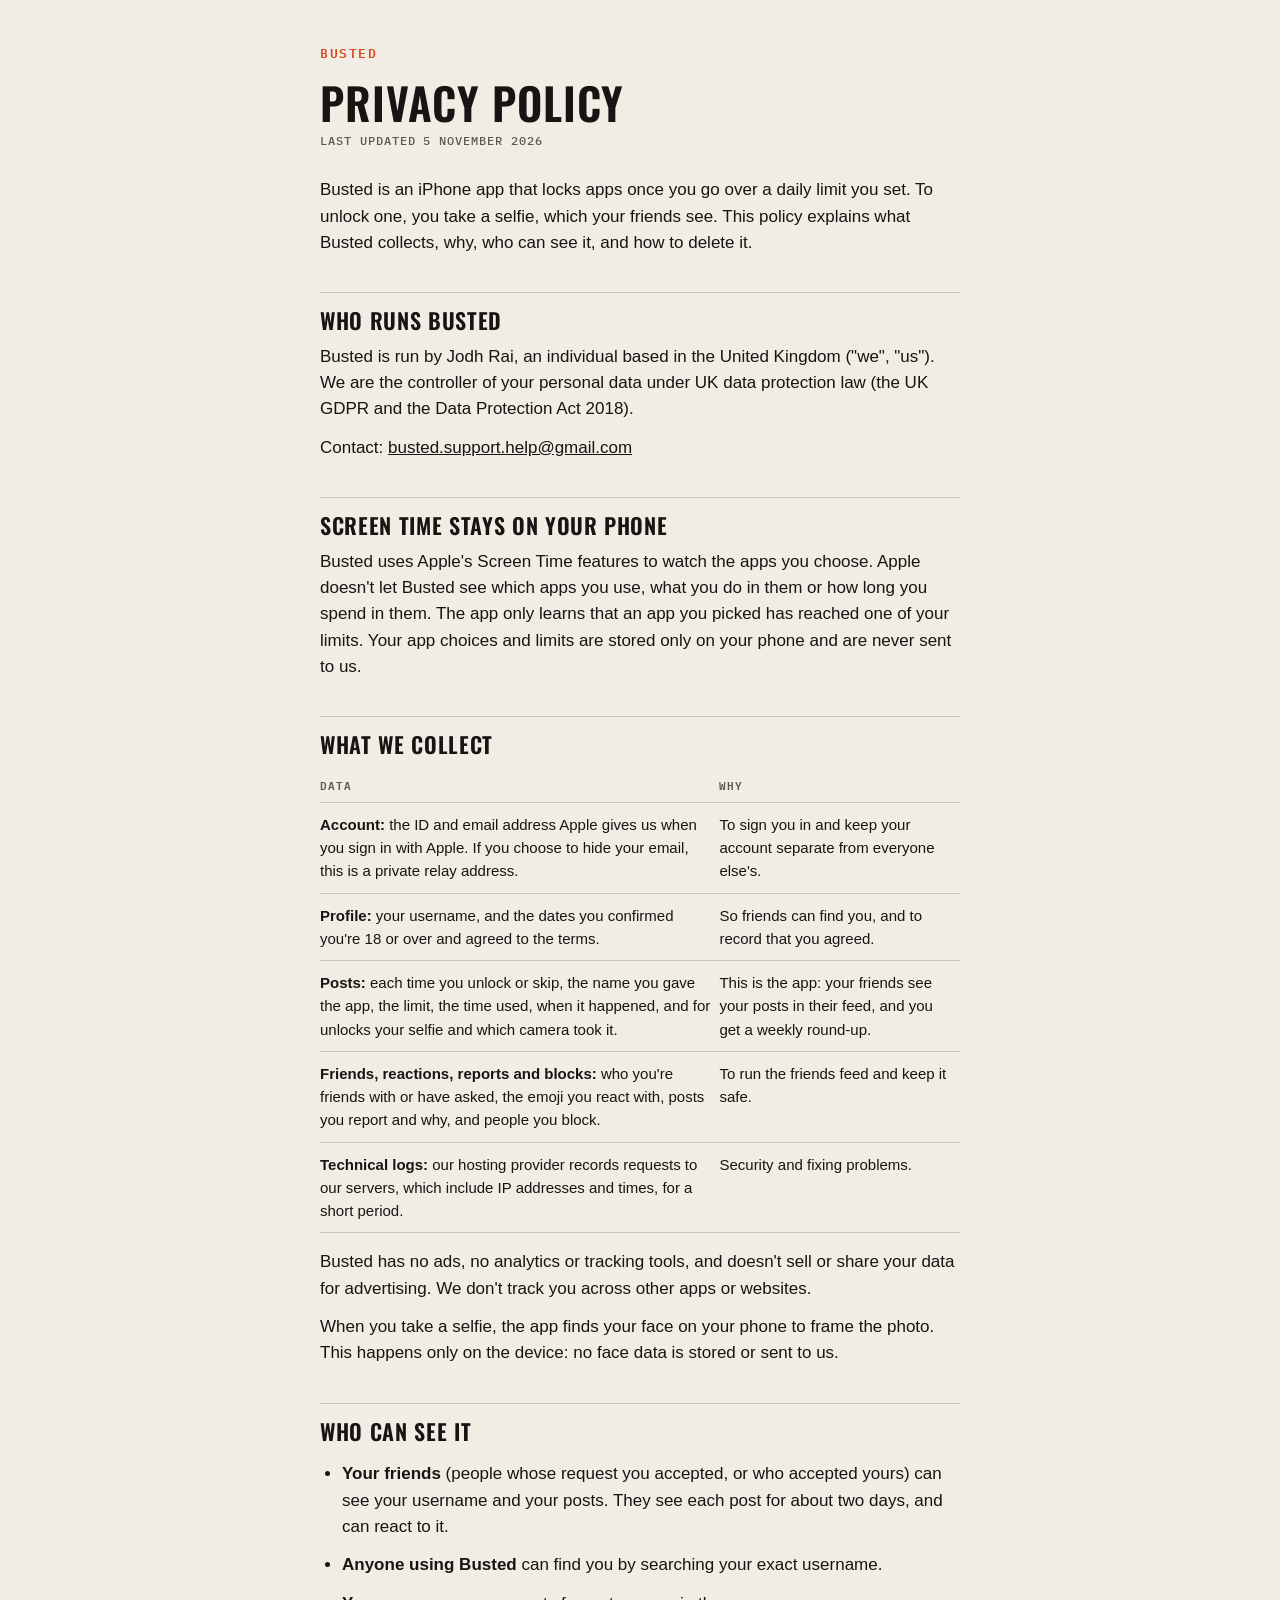
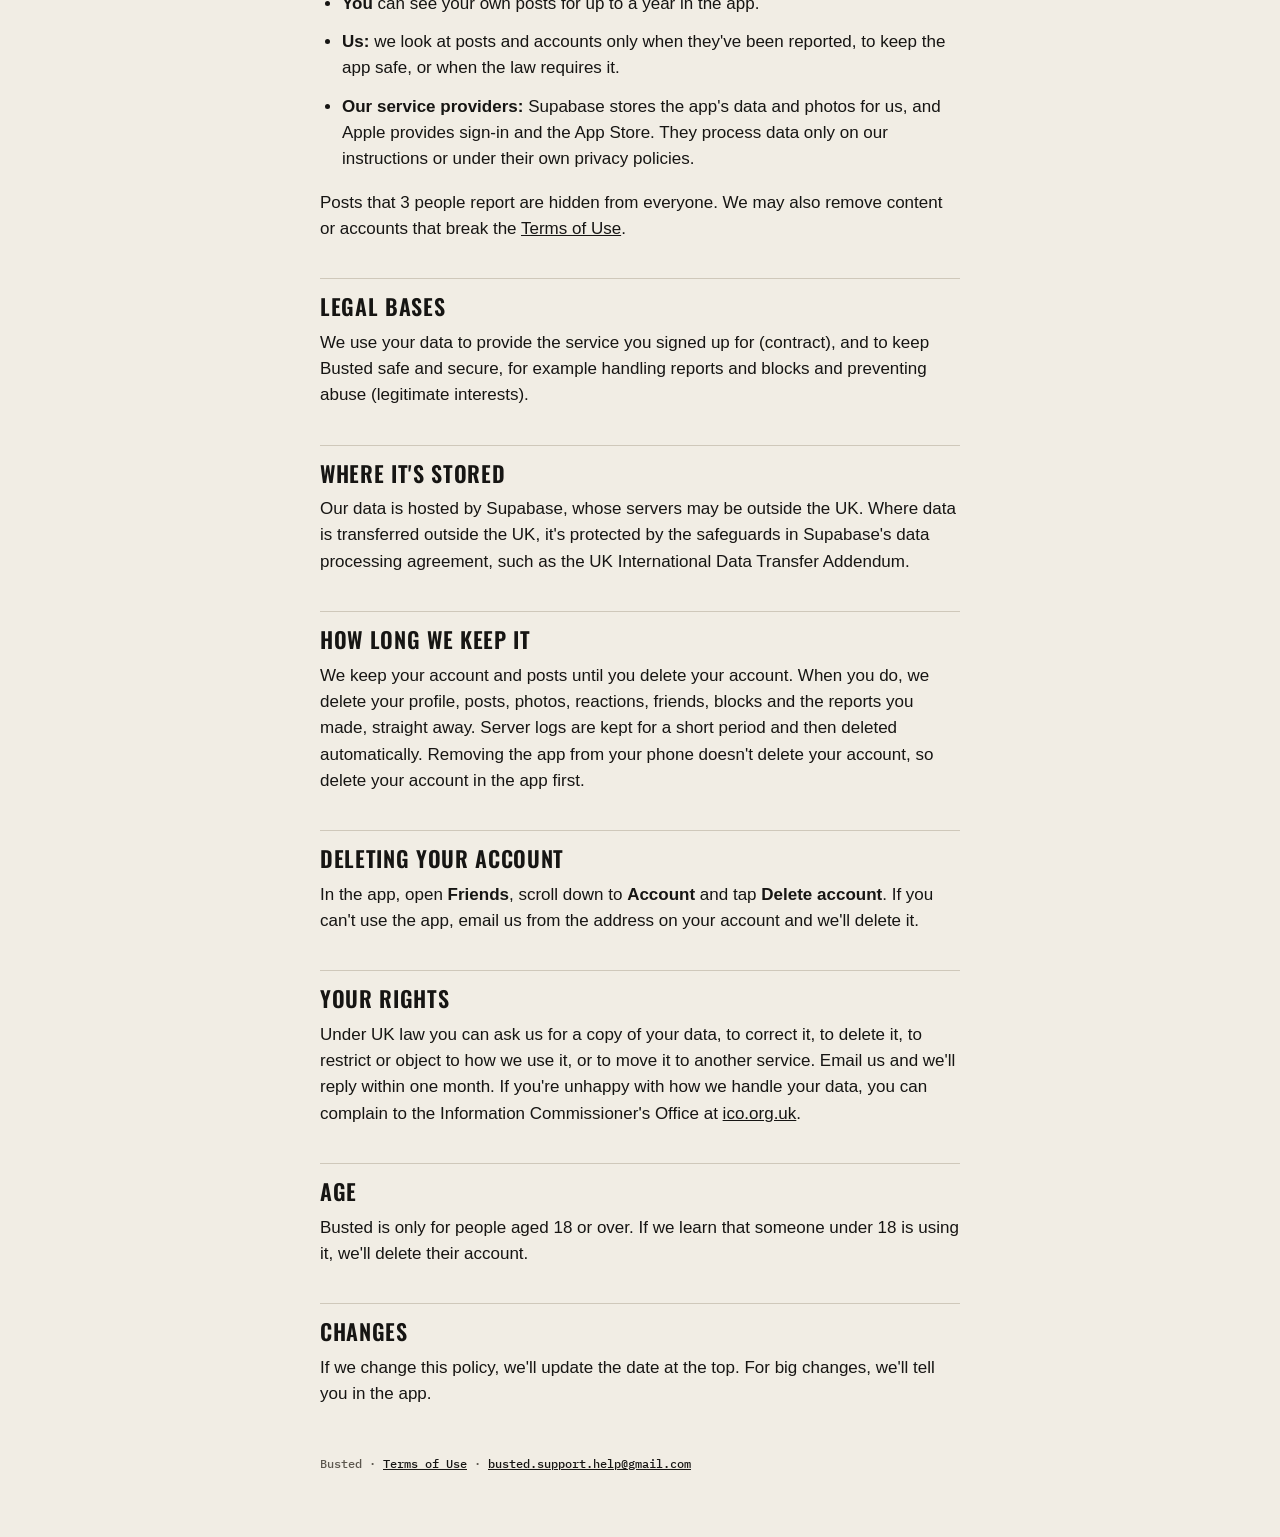
==== privacy/index.html @ fcf9f019 "Privacy policy, terms of use and support page Co-Authored-By: Claude Opus 5.5 <noreply@anthropic.com" ====
<!doctype html>
<html lang="en-GB">
<head>
  <meta charset="utf-8">
  <meta name="viewport" content="width=device-width, initial-scale=1">
  <title>Busted Privacy Policy</title>
  <meta name="description" content="What the Busted iPhone app collects, why, who sees it and how to delete it.">
  <link rel="preconnect" href="https://fonts.googleapis.com">
  <link rel="preconnect" href="https://fonts.gstatic.com" crossorigin>
  <link href="https://fonts.googleapis.com/css2?family=IBM+Plex+Mono:wght@500;600&family=Oswald:wght@600&display=swap" rel="stylesheet">
  <link rel="stylesheet" href="../style.css">
</head>
<body>
<main>
  <a class="brand" href="../">Busted</a>
  <h1>Privacy Policy</h1>
  <p class="meta">Last updated 5 November 2026</p>

  <p>Busted is an iPhone app that locks apps once you go over a daily limit you set. To unlock one, you take a selfie, which your friends see. This policy explains what Busted collects, why, who can see it, and how to delete it.</p>

  <h2>Who runs Busted</h2>
  <p>Busted is run by Jodh Rai, an individual based in the United Kingdom ("we", "us"). We are the controller of your personal data under UK data protection law (the UK GDPR and the Data Protection Act 2018).</p>
  <p>Contact: <a href="mailto:busted.support.help@gmail.com">busted.support.help@gmail.com</a></p>

  <h2>Screen Time stays on your phone</h2>
  <p>Busted uses Apple's Screen Time features to watch the apps you choose. Apple doesn't let Busted see which apps you use, what you do in them or how long you spend in them. The app only learns that an app you picked has reached one of your limits. Your app choices and limits are stored only on your phone and are never sent to us.</p>

  <h2>What we collect</h2>
  <table>
    <thead><tr><th>Data</th><th>Why</th></tr></thead>
    <tbody>
      <tr><td><strong>Account:</strong> the ID and email address Apple gives us when you sign in with Apple. If you choose to hide your email, this is a private relay address.</td><td>To sign you in and keep your account separate from everyone else's.</td></tr>
      <tr><td><strong>Profile:</strong> your username, and the dates you confirmed you're 18 or over and agreed to the terms.</td><td>So friends can find you, and to record that you agreed.</td></tr>
      <tr><td><strong>Posts:</strong> each time you unlock or skip, the name you gave the app, the limit, the time used, when it happened, and for unlocks your selfie and which camera took it.</td><td>This is the app: your friends see your posts in their feed, and you get a weekly round-up.</td></tr>
      <tr><td><strong>Friends, reactions, reports and blocks:</strong> who you're friends with or have asked, the emoji you react with, posts you report and why, and people you block.</td><td>To run the friends feed and keep it safe.</td></tr>
      <tr><td><strong>Technical logs:</strong> our hosting provider records requests to our servers, which include IP addresses and times, for a short period.</td><td>Security and fixing problems.</td></tr>
    </tbody>
  </table>
  <p>Busted has no ads, no analytics or tracking tools, and doesn't sell or share your data for advertising. We don't track you across other apps or websites.</p>
  <p>When you take a selfie, the app finds your face on your phone to frame the photo. This happens only on the device: no face data is stored or sent to us.</p>

  <h2>Who can see it</h2>
  <ul>
    <li><strong>Your friends</strong> (people whose request you accepted, or who accepted yours) can see your username and your posts. They see each post for about two days, and can react to it.</li>
    <li><strong>Anyone using Busted</strong> can find you by searching your exact username.</li>
    <li><strong>You</strong> can see your own posts for up to a year in the app.</li>
    <li><strong>Us:</strong> we look at posts and accounts only when they've been reported, to keep the app safe, or when the law requires it.</li>
    <li><strong>Our service providers:</strong> Supabase stores the app's data and photos for us, and Apple provides sign-in and the App Store. They process data only on our instructions or under their own privacy policies.</li>
  </ul>
  <p>Posts that 3 people report are hidden from everyone. We may also remove content or accounts that break the <a href="../terms/">Terms of Use</a>.</p>

  <h2>Legal bases</h2>
  <p>We use your data to provide the service you signed up for (contract), and to keep Busted safe and secure, for example handling reports and blocks and preventing abuse (legitimate interests).</p>

  <h2>Where it's stored</h2>
  <p>Our data is hosted by Supabase, whose servers may be outside the UK. Where data is transferred outside the UK, it's protected by the safeguards in Supabase's data processing agreement, such as the UK International Data Transfer Addendum.</p>

  <h2>How long we keep it</h2>
  <p>We keep your account and posts until you delete your account. When you do, we delete your profile, posts, photos, reactions, friends, blocks and the reports you made, straight away. Server logs are kept for a short period and then deleted automatically. Removing the app from your phone doesn't delete your account, so delete your account in the app first.</p>

  <h2>Deleting your account</h2>
  <p>In the app, open <strong>Friends</strong>, scroll down to <strong>Account</strong> and tap <strong>Delete account</strong>. If you can't use the app, email us from the address on your account and we'll delete it.</p>

  <h2>Your rights</h2>
  <p>Under UK law you can ask us for a copy of your data, to correct it, to delete it, to restrict or object to how we use it, or to move it to another service. Email us and we'll reply within one month. If you're unhappy with how we handle your data, you can complain to the Information Commissioner's Office at <a href="https://ico.org.uk">ico.org.uk</a>.</p>

  <h2>Age</h2>
  <p>Busted is only for people aged 18 or over. If we learn that someone under 18 is using it, we'll delete their account.</p>

  <h2>Changes</h2>
  <p>If we change this policy, we'll update the date at the top. For big changes, we'll tell you in the app.</p>

  <footer>Busted · <a href="../terms/">Terms of Use</a> · <a href="mailto:busted.support.help@gmail.com">busted.support.help@gmail.com</a></footer>
</main>
</body>
</html>
---- style.css ----
:root {
  --paper: #F1EDE4;
  --paper-deep: #E4DED2;
  --line: #CFC8BA;
  --muted: #5C574E;
  --ink: #161513;
  --evidence: #D9481C;
}

* { box-sizing: border-box; }

body {
  margin: 0;
  background: var(--paper);
  color: var(--ink);
  font: 17px/1.55 -apple-system, BlinkMacSystemFont, "Segoe UI", Roboto, sans-serif;
}

main {
  max-width: 680px;
  margin: 0 auto;
  padding: 40px 20px 64px;
}

.brand {
  font: 600 13px/1 "IBM Plex Mono", ui-monospace, monospace;
  letter-spacing: 0.12em;
  text-transform: uppercase;
  color: var(--evidence);
  text-decoration: none;
}

h1 {
  font: 600 44px/1.05 "Oswald", Impact, sans-serif;
  letter-spacing: 0.02em;
  text-transform: uppercase;
  margin: 14px 0 6px;
}

h2 {
  font: 600 22px/1.2 "Oswald", Impact, sans-serif;
  letter-spacing: 0.03em;
  text-transform: uppercase;
  margin: 36px 0 10px;
  padding-top: 14px;
  border-top: 1px solid var(--line);
}

.meta {
  font: 500 12px/1.4 "IBM Plex Mono", ui-monospace, monospace;
  letter-spacing: 0.08em;
  text-transform: uppercase;
  color: var(--muted);
  margin: 0 0 28px;
}

p, li { margin: 0 0 12px; }
ul { padding-left: 22px; }
a { color: var(--ink); }
strong { font-weight: 600; }

table {
  width: 100%;
  border-collapse: collapse;
  margin: 8px 0 16px;
  font-size: 15px;
}
th, td {
  text-align: left;
  vertical-align: top;
  padding: 10px 8px 10px 0;
  border-bottom: 1px solid var(--line);
}
th {
  font: 600 11px/1.3 "IBM Plex Mono", ui-monospace, monospace;
  letter-spacing: 0.08em;
  text-transform: uppercase;
  color: var(--muted);
}

.links { list-style: none; padding: 0; }
.links li { border-top: 1px solid var(--line); padding: 16px 0; margin: 0; }
.links a { font: 600 24px/1 "Oswald", Impact, sans-serif; text-transform: uppercase; text-decoration: none; }

footer {
  margin-top: 48px;
  font: 500 12px/1.5 "IBM Plex Mono", ui-monospace, monospace;
  color: var(--muted);
}

@media (max-width: 480px) {
  h1 { font-size: 36px; }
  table { font-size: 14px; }
}
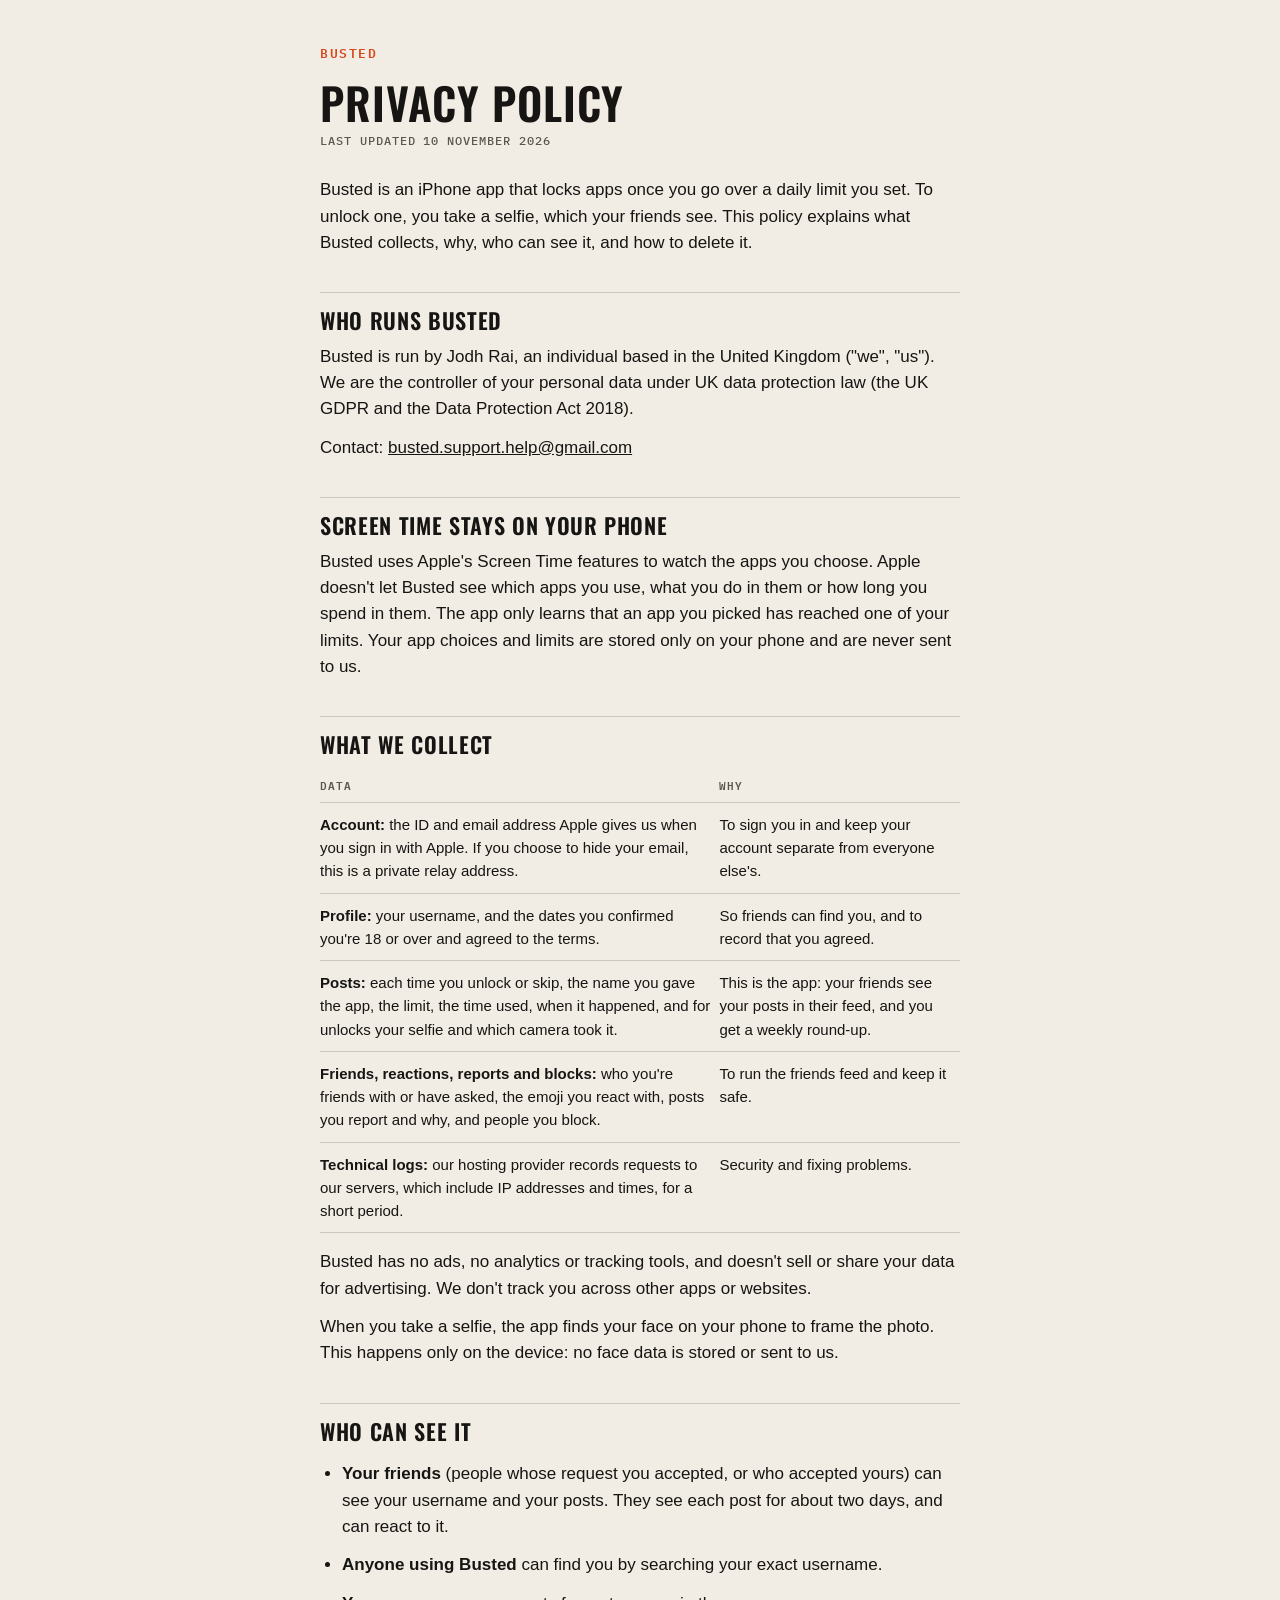
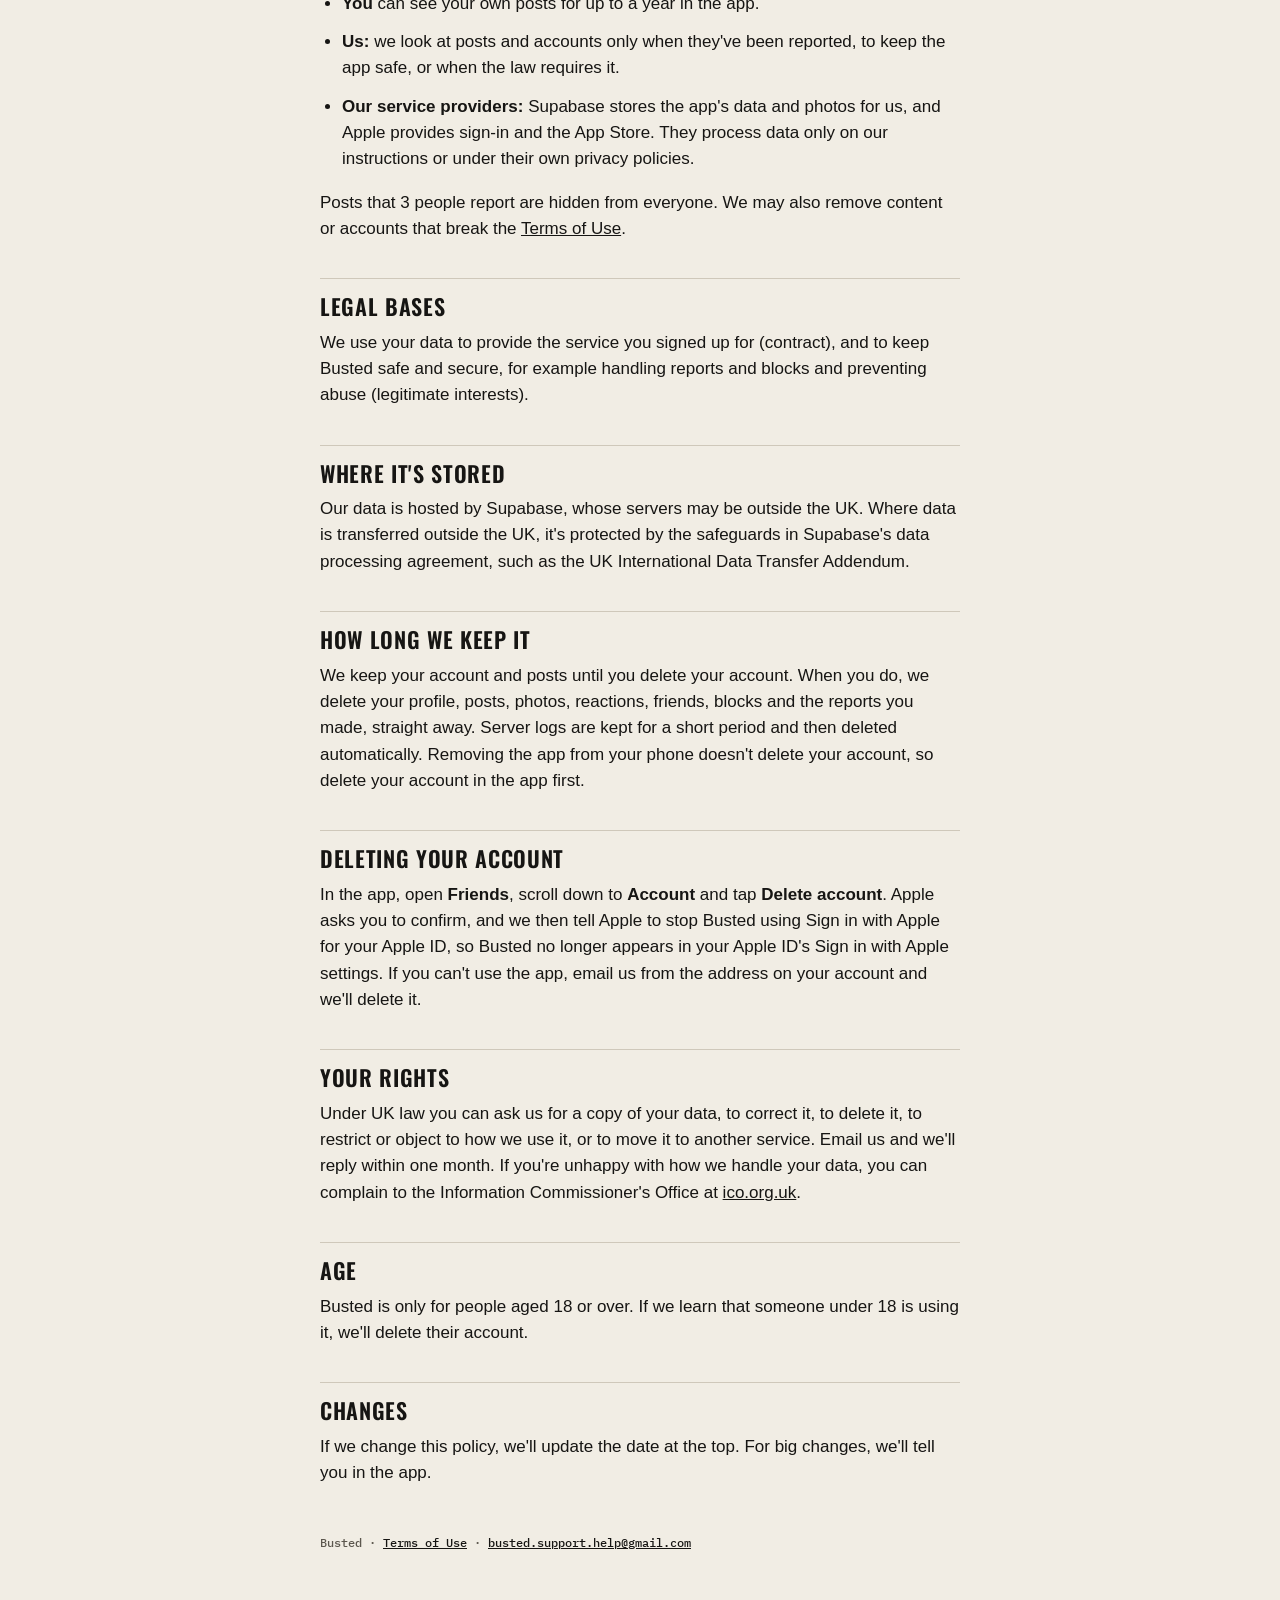
==== commit 486a5b81: "Privacy: deleting an account also removes Sign in with Apple Co-Authored-By: Claude Opus 5.5 <norepl" ====
--- a/privacy/index.html
+++ b/privacy/index.html
@@ -14,7 +14,7 @@
 <main>
   <a class="brand" href="../">Busted</a>
   <h1>Privacy Policy</h1>
-  <p class="meta">Last updated 5 November 2026</p>
+  <p class="meta">Last updated 10 November 2026</p>
 
   <p>Busted is an iPhone app that locks apps once you go over a daily limit you set. To unlock one, you take a selfie, which your friends see. This policy explains what Busted collects, why, who can see it, and how to delete it.</p>
 
@@ -59,7 +59,7 @@
   <p>We keep your account and posts until you delete your account. When you do, we delete your profile, posts, photos, reactions, friends, blocks and the reports you made, straight away. Server logs are kept for a short period and then deleted automatically. Removing the app from your phone doesn't delete your account, so delete your account in the app first.</p>
 
   <h2>Deleting your account</h2>
-  <p>In the app, open <strong>Friends</strong>, scroll down to <strong>Account</strong> and tap <strong>Delete account</strong>. If you can't use the app, email us from the address on your account and we'll delete it.</p>
+  <p>In the app, open <strong>Friends</strong>, scroll down to <strong>Account</strong> and tap <strong>Delete account</strong>. Apple asks you to confirm, and we then tell Apple to stop Busted using Sign in with Apple for your Apple ID, so Busted no longer appears in your Apple ID's Sign in with Apple settings. If you can't use the app, email us from the address on your account and we'll delete it.</p>
 
   <h2>Your rights</h2>
   <p>Under UK law you can ask us for a copy of your data, to correct it, to delete it, to restrict or object to how we use it, or to move it to another service. Email us and we'll reply within one month. If you're unhappy with how we handle your data, you can complain to the Information Commissioner's Office at <a href="https://ico.org.uk">ico.org.uk</a>.</p>
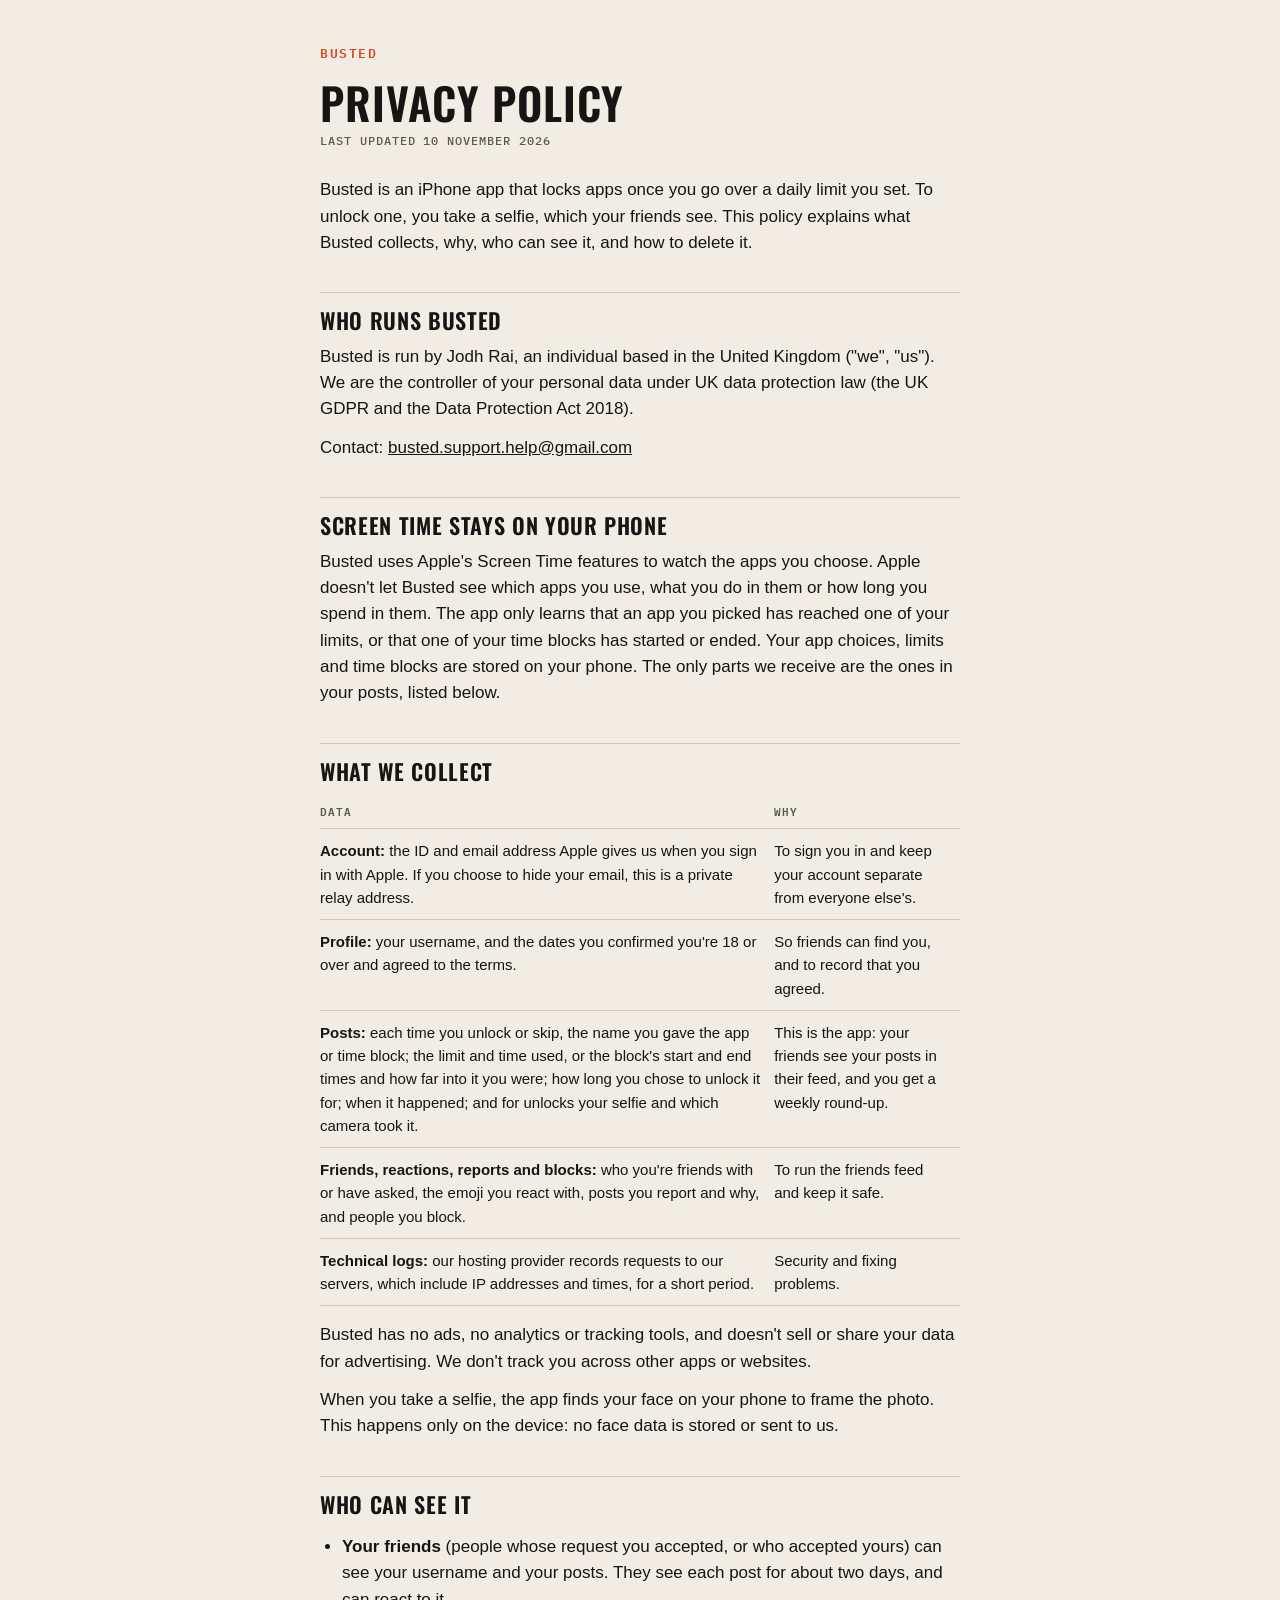
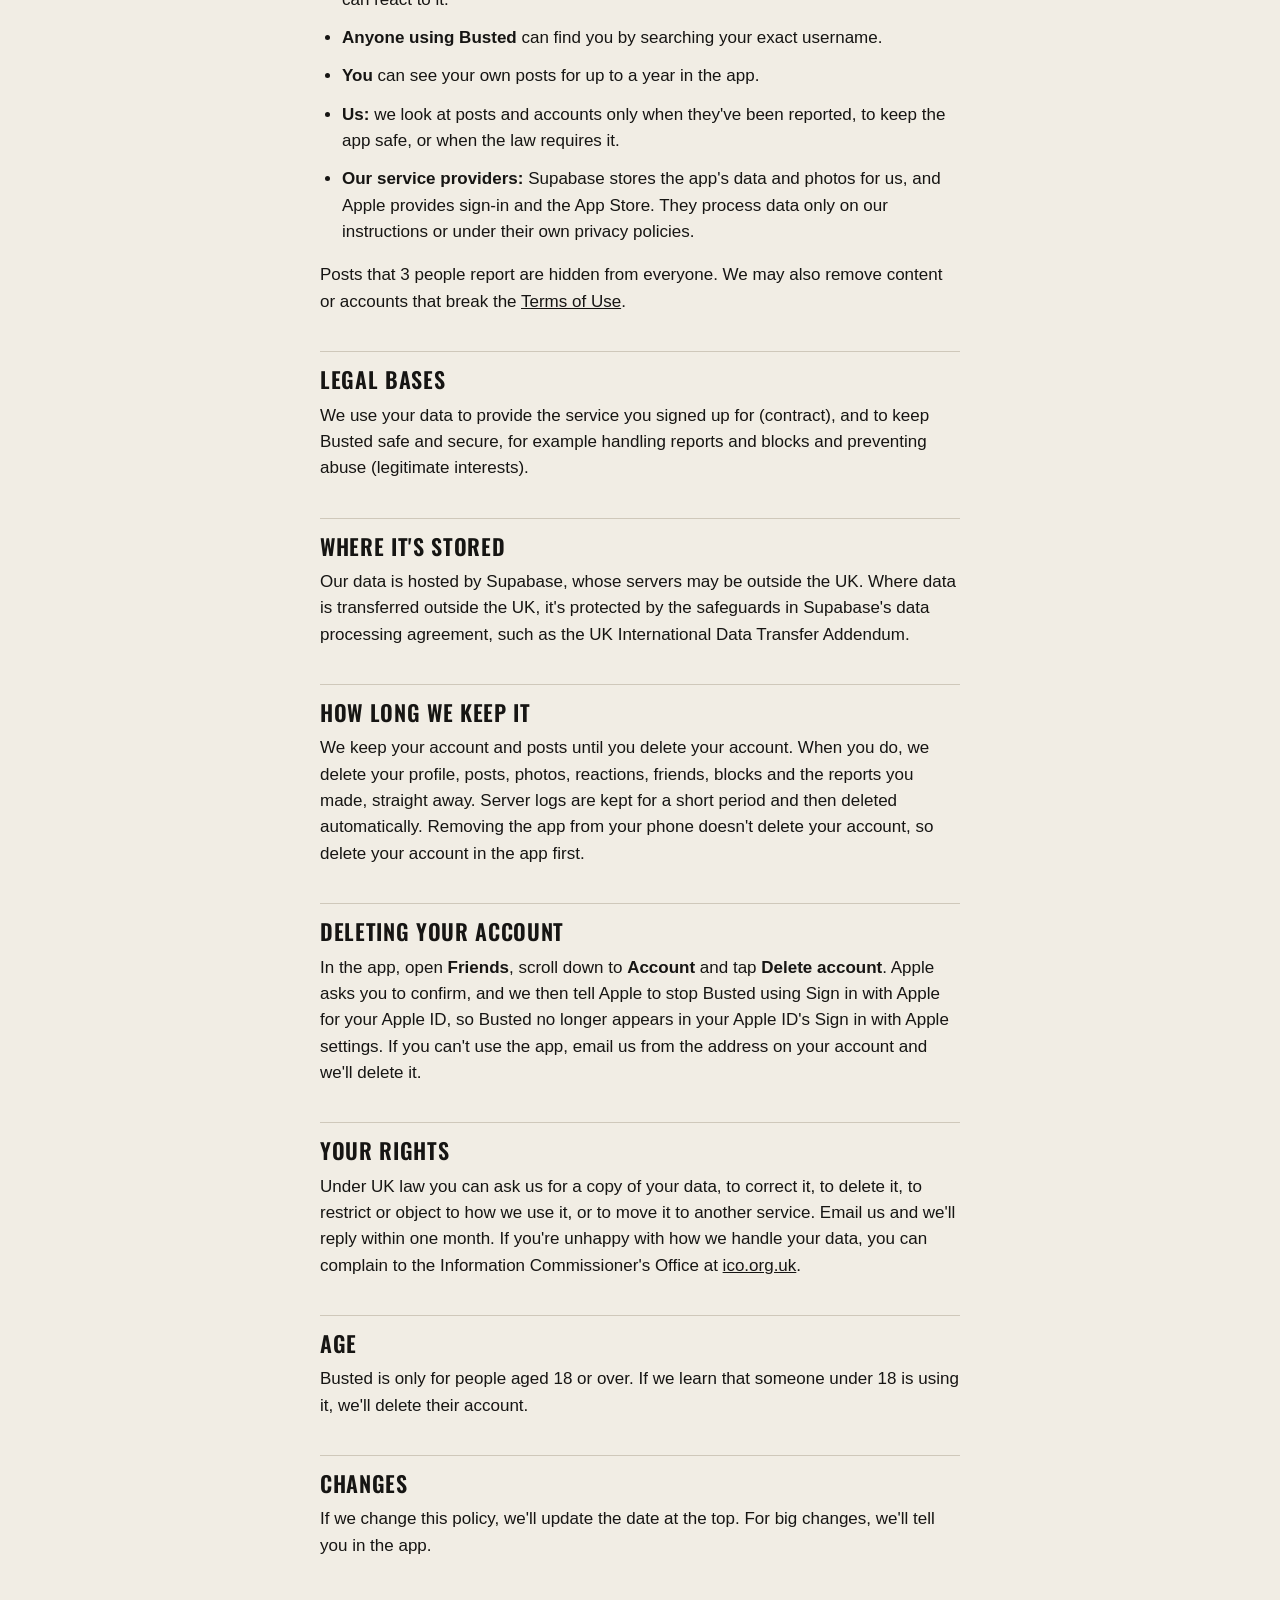
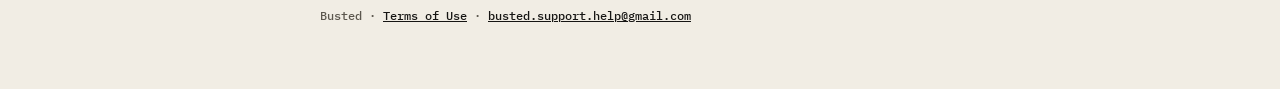
==== commit ec02b45d: "Privacy: time blocks and how long an unlock lasts Screen Time paragraph now covers time blocks start" ====
--- a/privacy/index.html
+++ b/privacy/index.html
@@ -23,7 +23,7 @@
   <p>Contact: <a href="mailto:busted.support.help@gmail.com">busted.support.help@gmail.com</a></p>
 
   <h2>Screen Time stays on your phone</h2>
-  <p>Busted uses Apple's Screen Time features to watch the apps you choose. Apple doesn't let Busted see which apps you use, what you do in them or how long you spend in them. The app only learns that an app you picked has reached one of your limits. Your app choices and limits are stored only on your phone and are never sent to us.</p>
+  <p>Busted uses Apple's Screen Time features to watch the apps you choose. Apple doesn't let Busted see which apps you use, what you do in them or how long you spend in them. The app only learns that an app you picked has reached one of your limits, or that one of your time blocks has started or ended. Your app choices, limits and time blocks are stored on your phone. The only parts we receive are the ones in your posts, listed below.</p>
 
   <h2>What we collect</h2>
   <table>
@@ -31,7 +31,7 @@
     <tbody>
       <tr><td><strong>Account:</strong> the ID and email address Apple gives us when you sign in with Apple. If you choose to hide your email, this is a private relay address.</td><td>To sign you in and keep your account separate from everyone else's.</td></tr>
       <tr><td><strong>Profile:</strong> your username, and the dates you confirmed you're 18 or over and agreed to the terms.</td><td>So friends can find you, and to record that you agreed.</td></tr>
-      <tr><td><strong>Posts:</strong> each time you unlock or skip, the name you gave the app, the limit, the time used, when it happened, and for unlocks your selfie and which camera took it.</td><td>This is the app: your friends see your posts in their feed, and you get a weekly round-up.</td></tr>
+      <tr><td><strong>Posts:</strong> each time you unlock or skip, the name you gave the app or time block; the limit and time used, or the block's start and end times and how far into it you were; how long you chose to unlock it for; when it happened; and for unlocks your selfie and which camera took it.</td><td>This is the app: your friends see your posts in their feed, and you get a weekly round-up.</td></tr>
       <tr><td><strong>Friends, reactions, reports and blocks:</strong> who you're friends with or have asked, the emoji you react with, posts you report and why, and people you block.</td><td>To run the friends feed and keep it safe.</td></tr>
       <tr><td><strong>Technical logs:</strong> our hosting provider records requests to our servers, which include IP addresses and times, for a short period.</td><td>Security and fixing problems.</td></tr>
     </tbody>
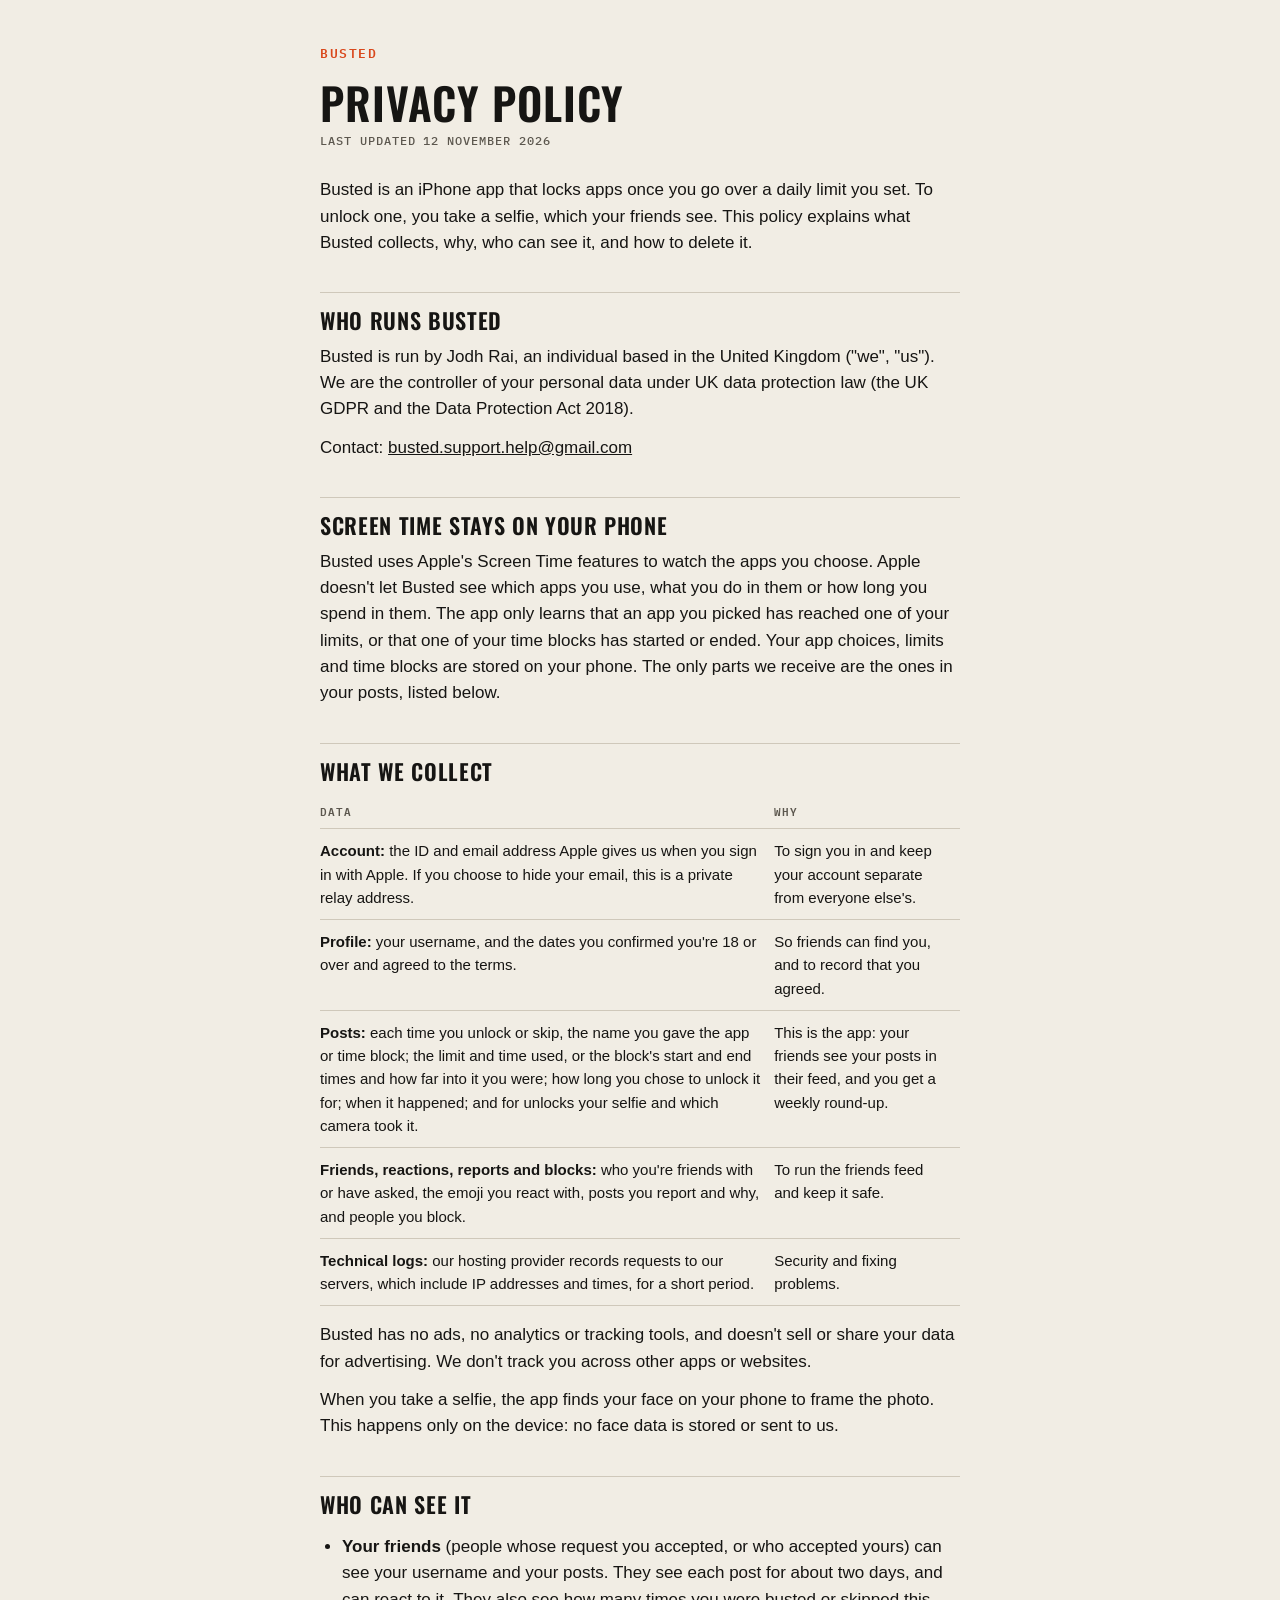
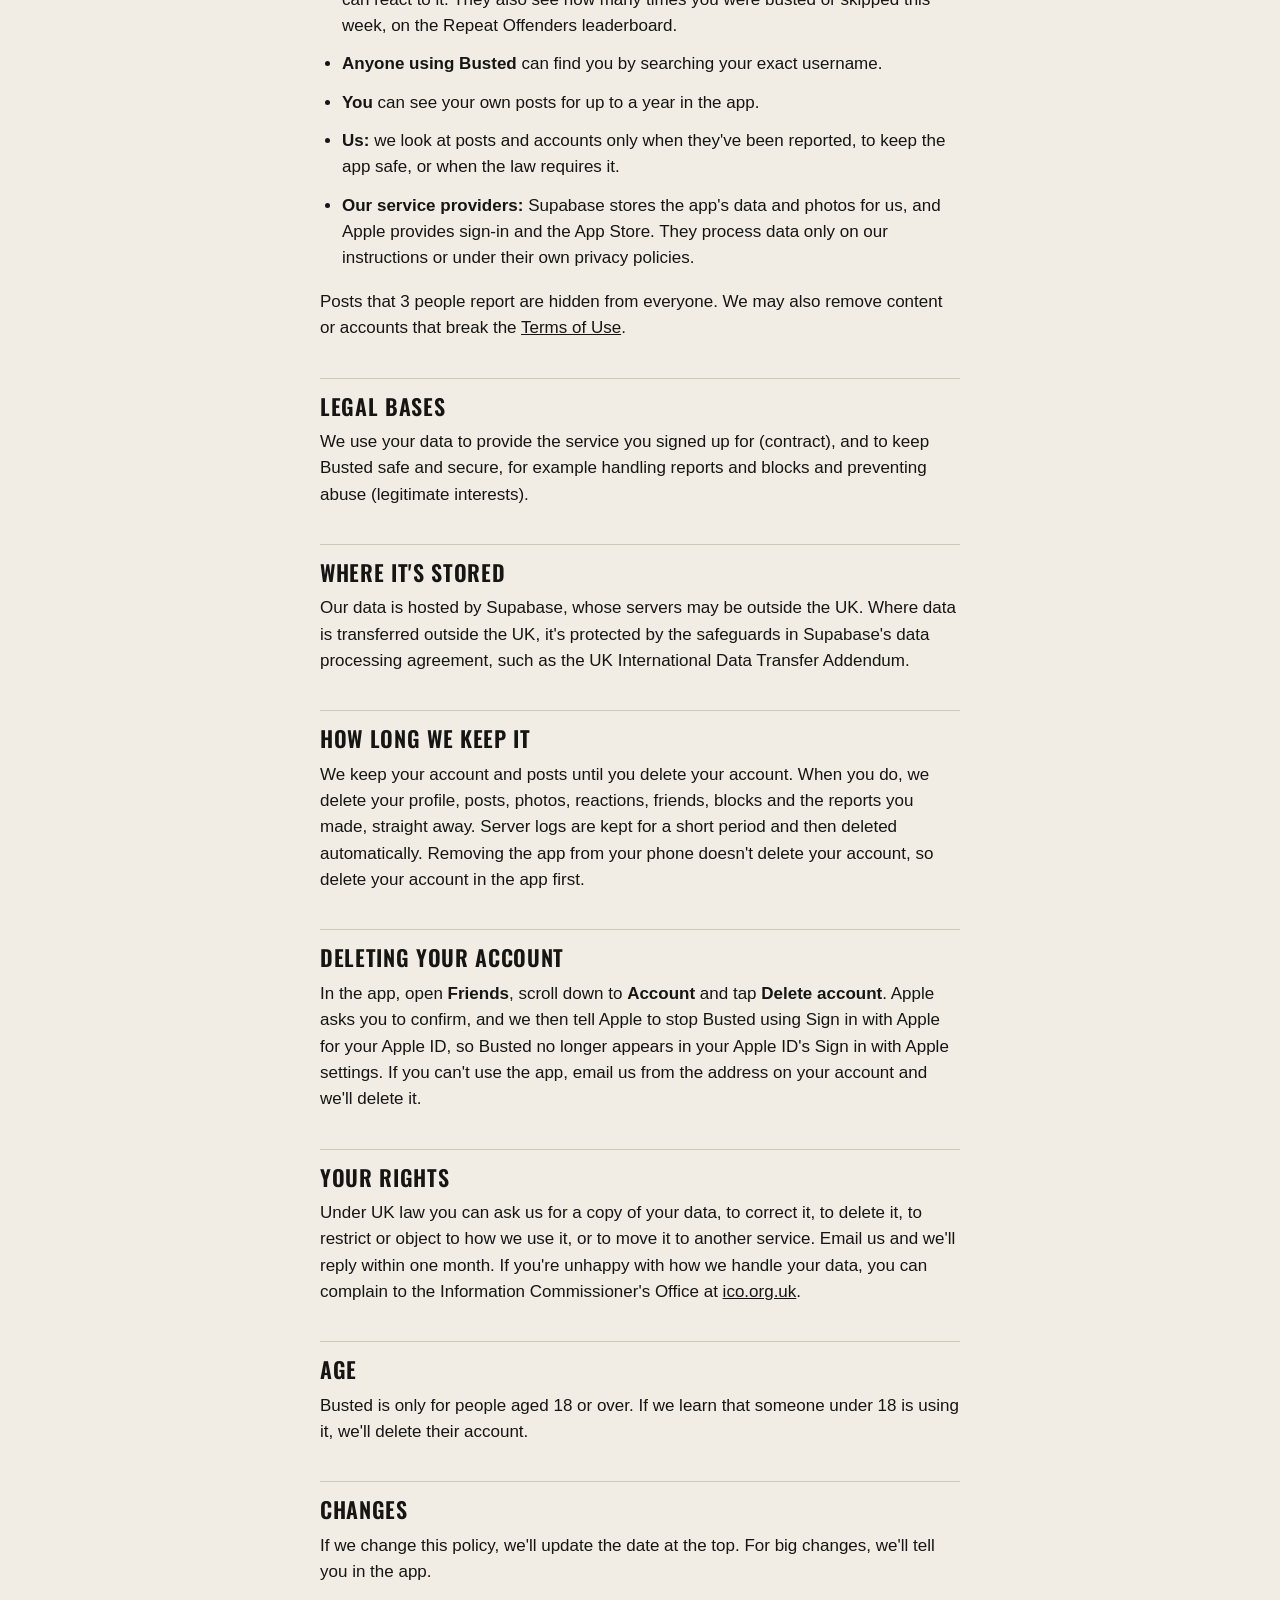
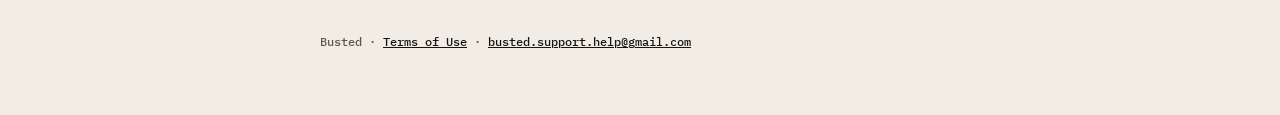
==== commit 6da3771c: "Privacy: friends see your weekly Repeat Offenders count Co-Authored-By: Claude Opus 5.5 <noreply@ant" ====
--- a/privacy/index.html
+++ b/privacy/index.html
@@ -14,7 +14,7 @@
 <main>
   <a class="brand" href="../">Busted</a>
   <h1>Privacy Policy</h1>
-  <p class="meta">Last updated 10 November 2026</p>
+  <p class="meta">Last updated 12 November 2026</p>
 
   <p>Busted is an iPhone app that locks apps once you go over a daily limit you set. To unlock one, you take a selfie, which your friends see. This policy explains what Busted collects, why, who can see it, and how to delete it.</p>
 
@@ -41,7 +41,7 @@
 
   <h2>Who can see it</h2>
   <ul>
-    <li><strong>Your friends</strong> (people whose request you accepted, or who accepted yours) can see your username and your posts. They see each post for about two days, and can react to it.</li>
+    <li><strong>Your friends</strong> (people whose request you accepted, or who accepted yours) can see your username and your posts. They see each post for about two days, and can react to it. They also see how many times you were busted or skipped this week, on the Repeat Offenders leaderboard.</li>
     <li><strong>Anyone using Busted</strong> can find you by searching your exact username.</li>
     <li><strong>You</strong> can see your own posts for up to a year in the app.</li>
     <li><strong>Us:</strong> we look at posts and accounts only when they've been reported, to keep the app safe, or when the law requires it.</li>
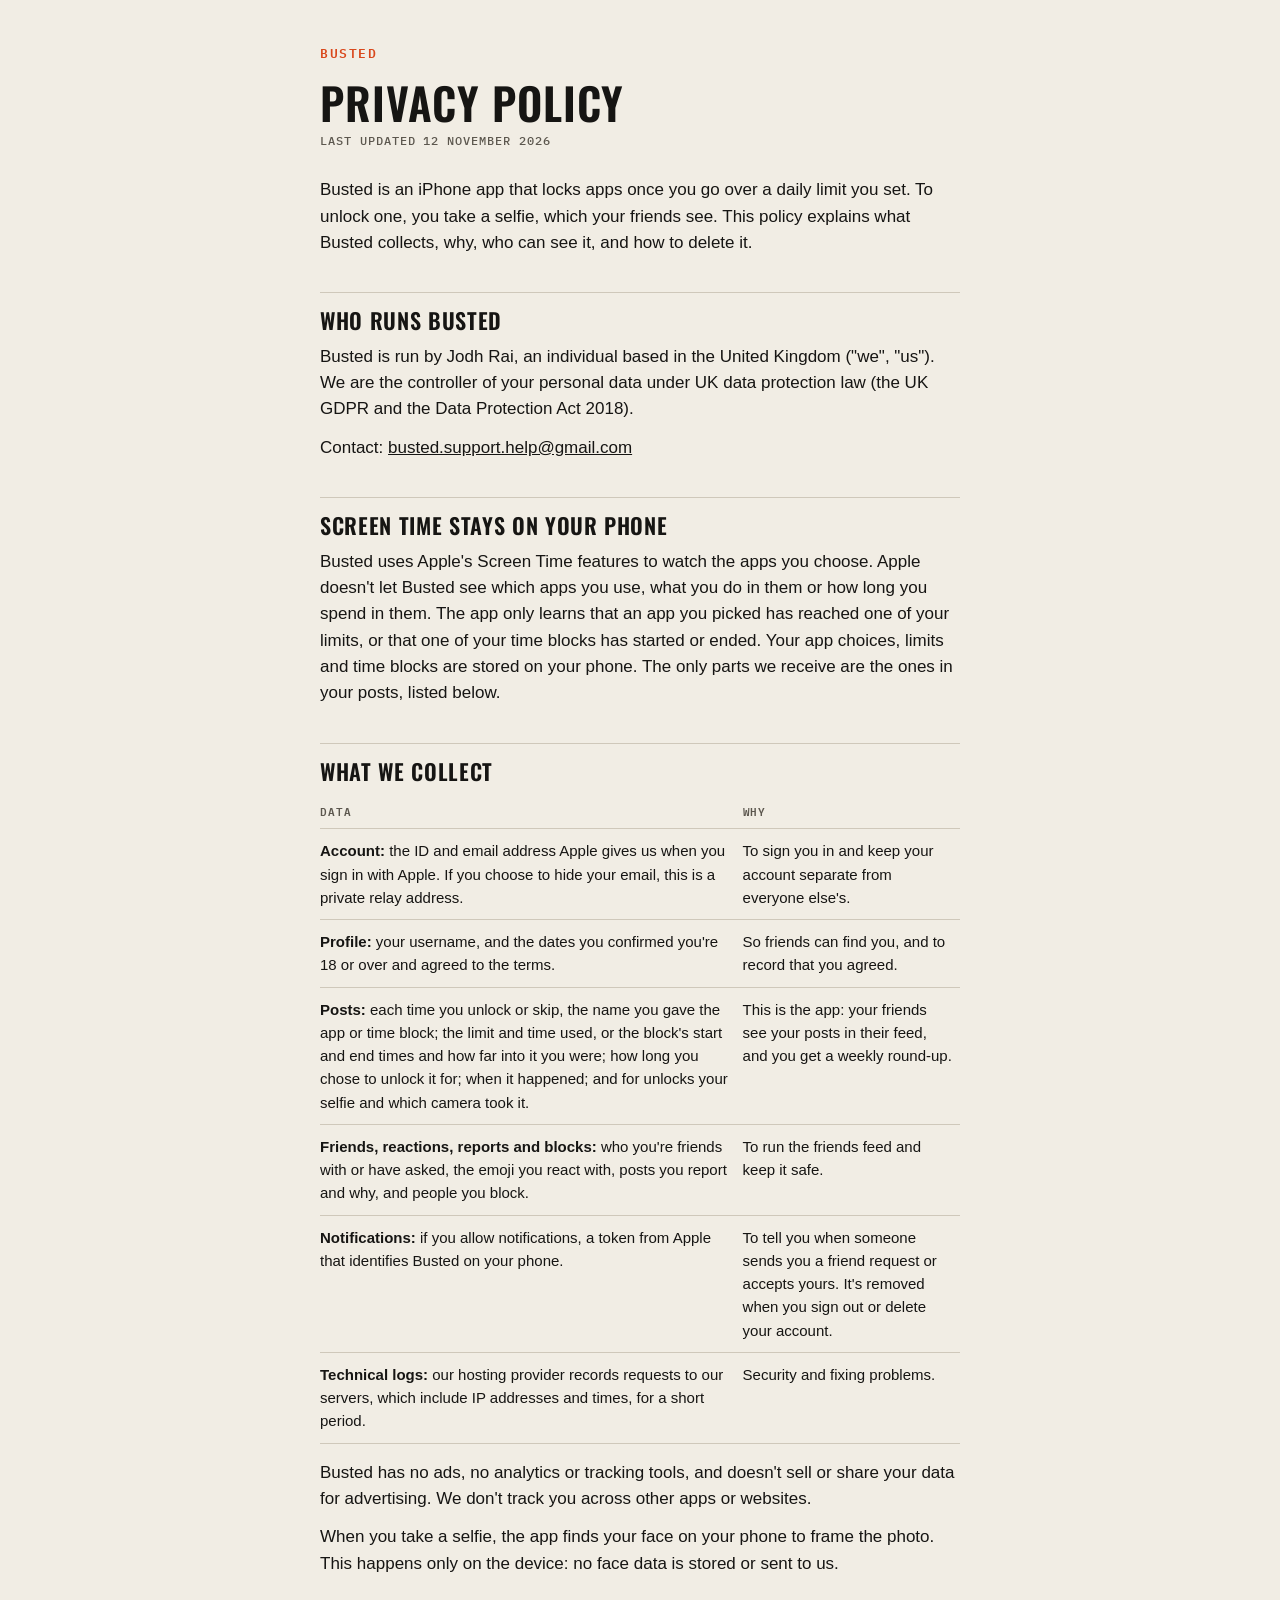
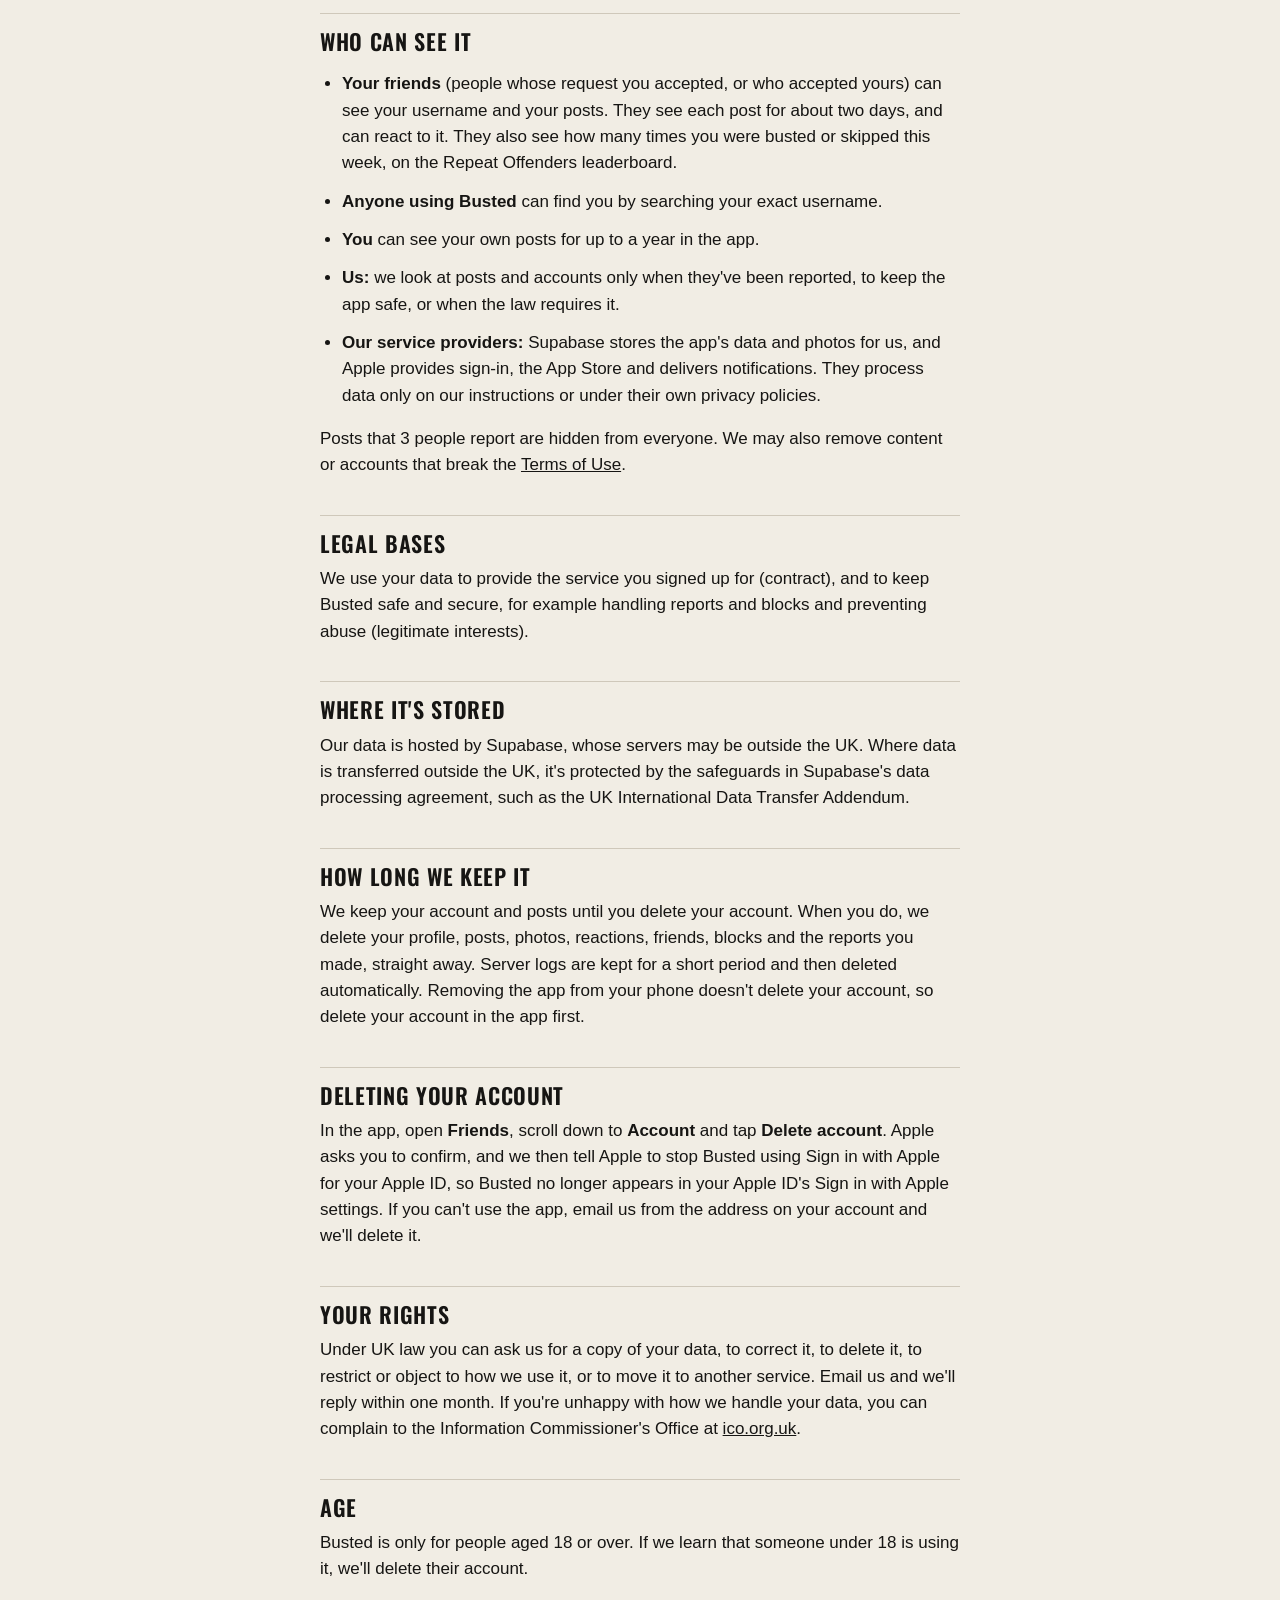
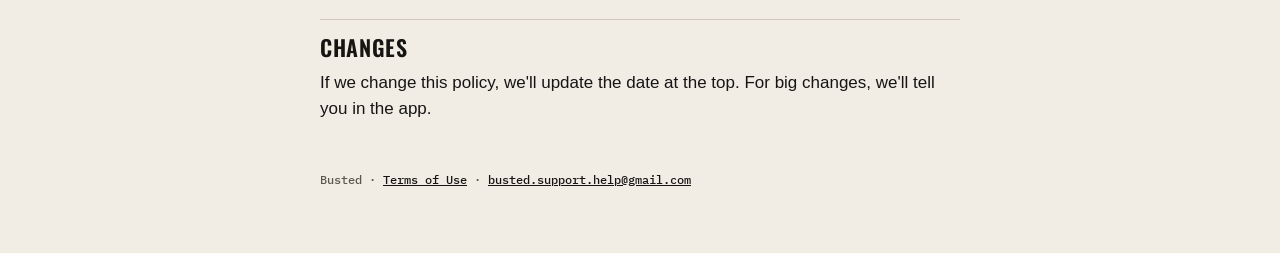
==== commit ce0fc439: "Privacy: notification tokens for friend-request pushes Co-Authored-By: Claude Opus 5.5 <noreply@anth" ====
--- a/privacy/index.html
+++ b/privacy/index.html
@@ -33,6 +33,7 @@
       <tr><td><strong>Profile:</strong> your username, and the dates you confirmed you're 18 or over and agreed to the terms.</td><td>So friends can find you, and to record that you agreed.</td></tr>
       <tr><td><strong>Posts:</strong> each time you unlock or skip, the name you gave the app or time block; the limit and time used, or the block's start and end times and how far into it you were; how long you chose to unlock it for; when it happened; and for unlocks your selfie and which camera took it.</td><td>This is the app: your friends see your posts in their feed, and you get a weekly round-up.</td></tr>
       <tr><td><strong>Friends, reactions, reports and blocks:</strong> who you're friends with or have asked, the emoji you react with, posts you report and why, and people you block.</td><td>To run the friends feed and keep it safe.</td></tr>
+      <tr><td><strong>Notifications:</strong> if you allow notifications, a token from Apple that identifies Busted on your phone.</td><td>To tell you when someone sends you a friend request or accepts yours. It's removed when you sign out or delete your account.</td></tr>
       <tr><td><strong>Technical logs:</strong> our hosting provider records requests to our servers, which include IP addresses and times, for a short period.</td><td>Security and fixing problems.</td></tr>
     </tbody>
   </table>
@@ -45,7 +46,7 @@
     <li><strong>Anyone using Busted</strong> can find you by searching your exact username.</li>
     <li><strong>You</strong> can see your own posts for up to a year in the app.</li>
     <li><strong>Us:</strong> we look at posts and accounts only when they've been reported, to keep the app safe, or when the law requires it.</li>
-    <li><strong>Our service providers:</strong> Supabase stores the app's data and photos for us, and Apple provides sign-in and the App Store. They process data only on our instructions or under their own privacy policies.</li>
+    <li><strong>Our service providers:</strong> Supabase stores the app's data and photos for us, and Apple provides sign-in, the App Store and delivers notifications. They process data only on our instructions or under their own privacy policies.</li>
   </ul>
   <p>Posts that 3 people report are hidden from everyone. We may also remove content or accounts that break the <a href="../terms/">Terms of Use</a>.</p>
 
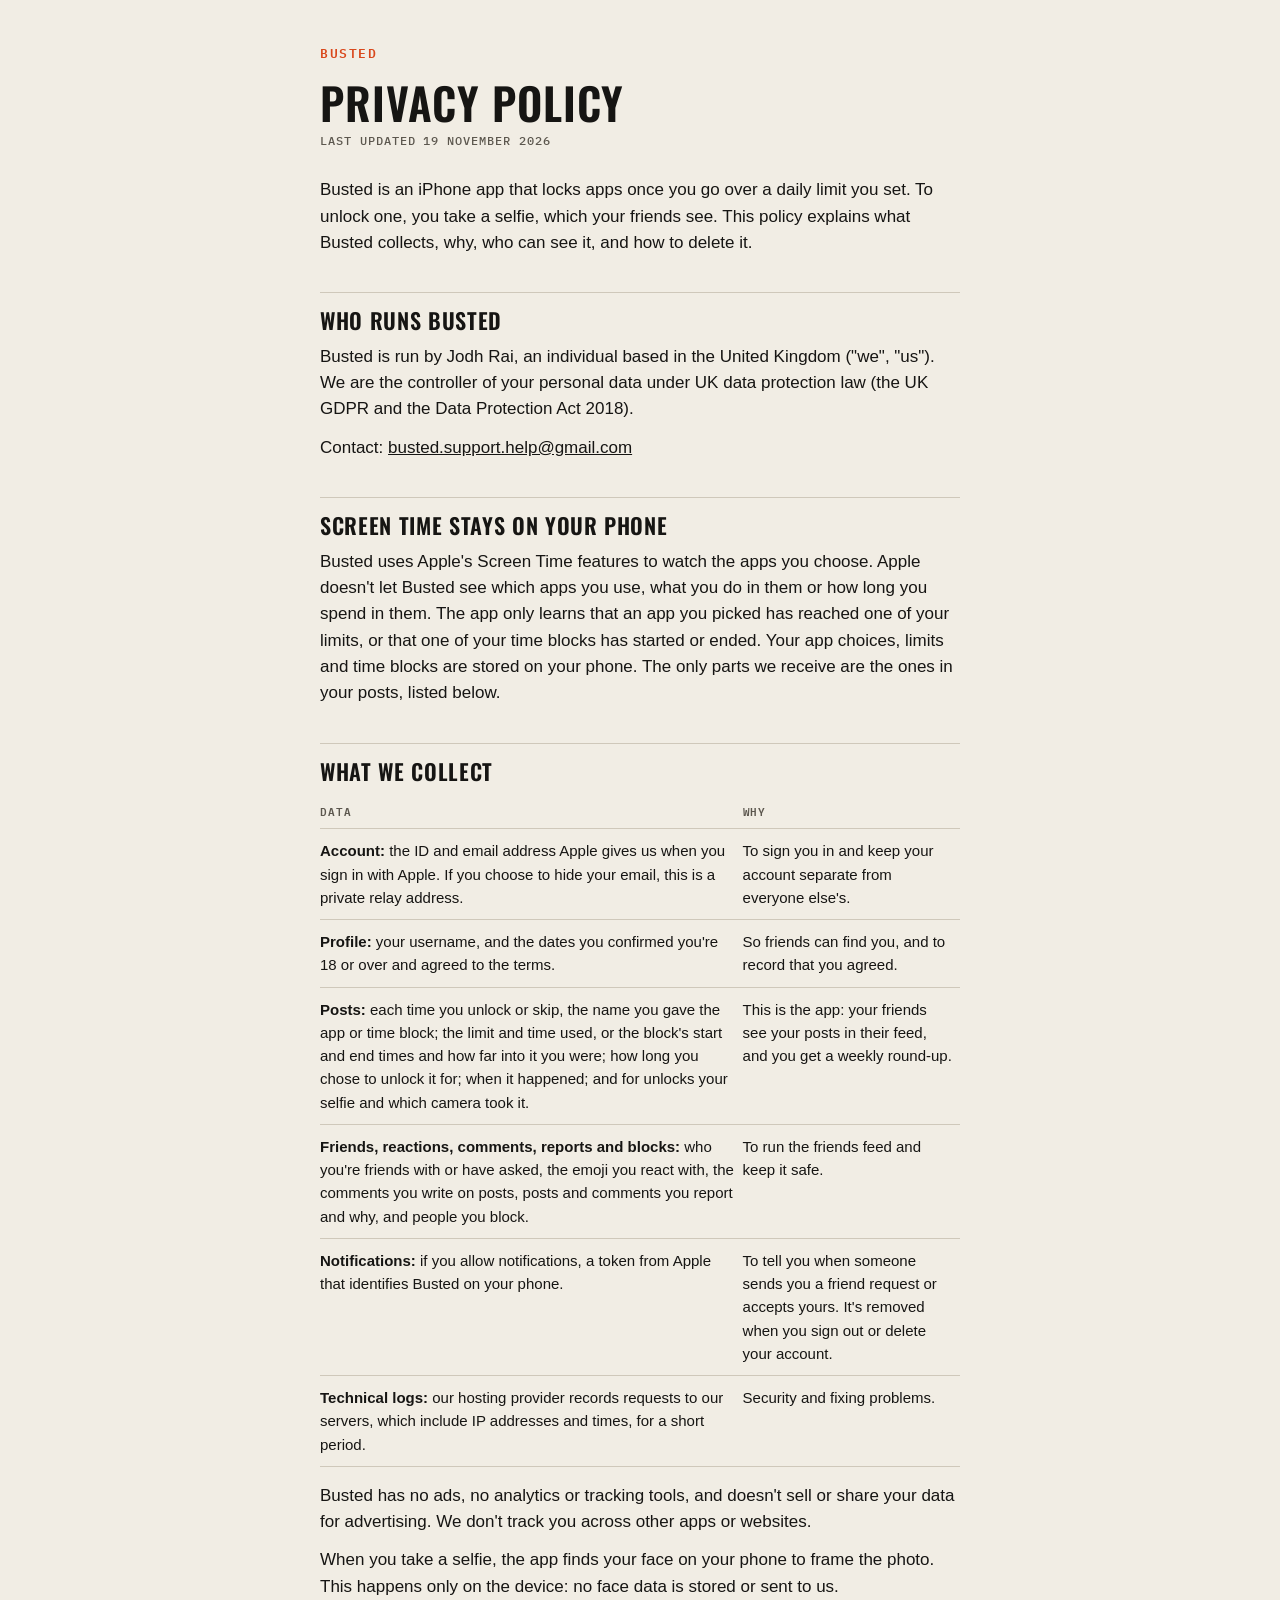
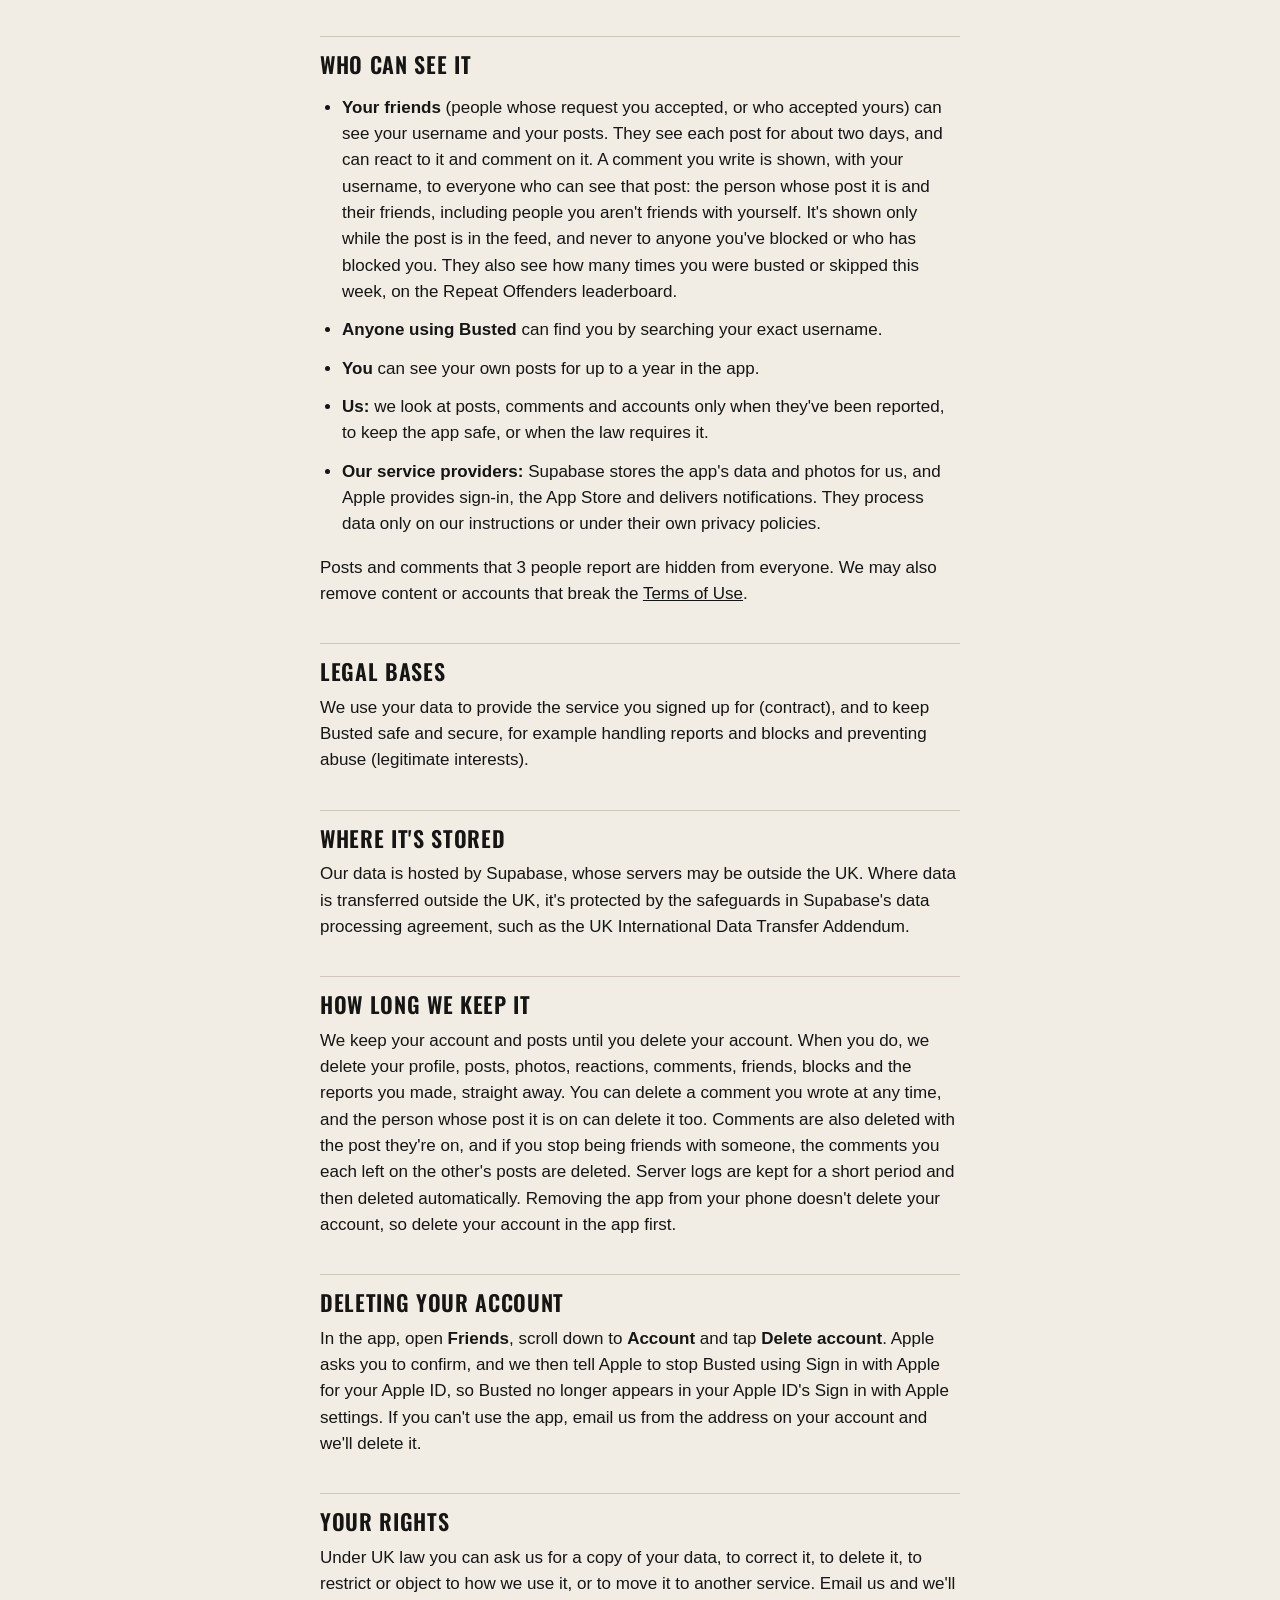
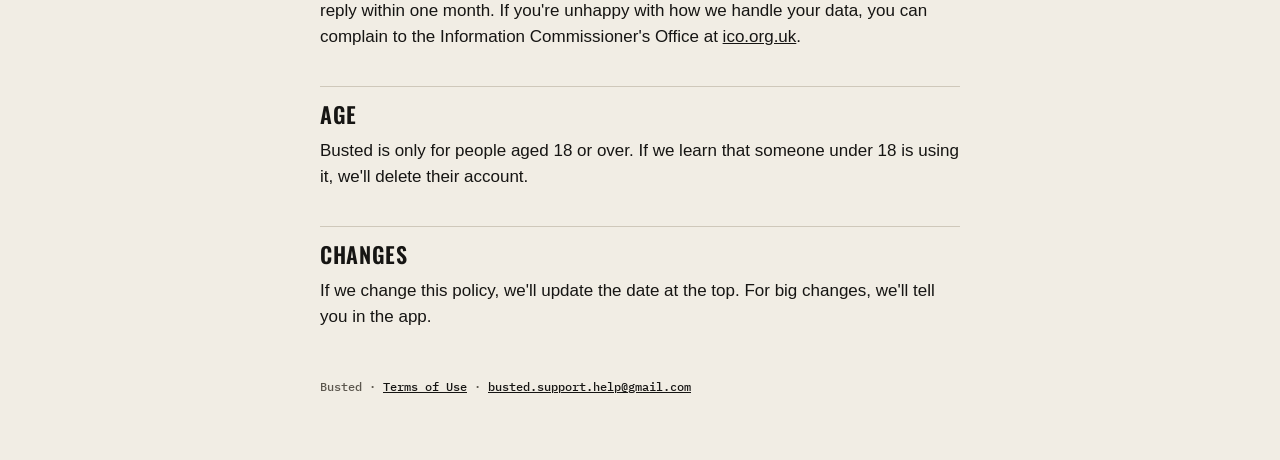
==== commit 335d1d57: "Privacy and terms: comments on posts Comments are stored, shown with the writer's username to everyo" ====
--- a/privacy/index.html
+++ b/privacy/index.html
@@ -14,7 +14,7 @@
 <main>
   <a class="brand" href="../">Busted</a>
   <h1>Privacy Policy</h1>
-  <p class="meta">Last updated 12 November 2026</p>
+  <p class="meta">Last updated 19 November 2026</p>
 
   <p>Busted is an iPhone app that locks apps once you go over a daily limit you set. To unlock one, you take a selfie, which your friends see. This policy explains what Busted collects, why, who can see it, and how to delete it.</p>
 
@@ -32,7 +32,7 @@
       <tr><td><strong>Account:</strong> the ID and email address Apple gives us when you sign in with Apple. If you choose to hide your email, this is a private relay address.</td><td>To sign you in and keep your account separate from everyone else's.</td></tr>
       <tr><td><strong>Profile:</strong> your username, and the dates you confirmed you're 18 or over and agreed to the terms.</td><td>So friends can find you, and to record that you agreed.</td></tr>
       <tr><td><strong>Posts:</strong> each time you unlock or skip, the name you gave the app or time block; the limit and time used, or the block's start and end times and how far into it you were; how long you chose to unlock it for; when it happened; and for unlocks your selfie and which camera took it.</td><td>This is the app: your friends see your posts in their feed, and you get a weekly round-up.</td></tr>
-      <tr><td><strong>Friends, reactions, reports and blocks:</strong> who you're friends with or have asked, the emoji you react with, posts you report and why, and people you block.</td><td>To run the friends feed and keep it safe.</td></tr>
+      <tr><td><strong>Friends, reactions, comments, reports and blocks:</strong> who you're friends with or have asked, the emoji you react with, the comments you write on posts, posts and comments you report and why, and people you block.</td><td>To run the friends feed and keep it safe.</td></tr>
       <tr><td><strong>Notifications:</strong> if you allow notifications, a token from Apple that identifies Busted on your phone.</td><td>To tell you when someone sends you a friend request or accepts yours. It's removed when you sign out or delete your account.</td></tr>
       <tr><td><strong>Technical logs:</strong> our hosting provider records requests to our servers, which include IP addresses and times, for a short period.</td><td>Security and fixing problems.</td></tr>
     </tbody>
@@ -42,13 +42,13 @@
 
   <h2>Who can see it</h2>
   <ul>
-    <li><strong>Your friends</strong> (people whose request you accepted, or who accepted yours) can see your username and your posts. They see each post for about two days, and can react to it. They also see how many times you were busted or skipped this week, on the Repeat Offenders leaderboard.</li>
+    <li><strong>Your friends</strong> (people whose request you accepted, or who accepted yours) can see your username and your posts. They see each post for about two days, and can react to it and comment on it. A comment you write is shown, with your username, to everyone who can see that post: the person whose post it is and their friends, including people you aren't friends with yourself. It's shown only while the post is in the feed, and never to anyone you've blocked or who has blocked you. They also see how many times you were busted or skipped this week, on the Repeat Offenders leaderboard.</li>
     <li><strong>Anyone using Busted</strong> can find you by searching your exact username.</li>
     <li><strong>You</strong> can see your own posts for up to a year in the app.</li>
-    <li><strong>Us:</strong> we look at posts and accounts only when they've been reported, to keep the app safe, or when the law requires it.</li>
+    <li><strong>Us:</strong> we look at posts, comments and accounts only when they've been reported, to keep the app safe, or when the law requires it.</li>
     <li><strong>Our service providers:</strong> Supabase stores the app's data and photos for us, and Apple provides sign-in, the App Store and delivers notifications. They process data only on our instructions or under their own privacy policies.</li>
   </ul>
-  <p>Posts that 3 people report are hidden from everyone. We may also remove content or accounts that break the <a href="../terms/">Terms of Use</a>.</p>
+  <p>Posts and comments that 3 people report are hidden from everyone. We may also remove content or accounts that break the <a href="../terms/">Terms of Use</a>.</p>
 
   <h2>Legal bases</h2>
   <p>We use your data to provide the service you signed up for (contract), and to keep Busted safe and secure, for example handling reports and blocks and preventing abuse (legitimate interests).</p>
@@ -57,7 +57,7 @@
   <p>Our data is hosted by Supabase, whose servers may be outside the UK. Where data is transferred outside the UK, it's protected by the safeguards in Supabase's data processing agreement, such as the UK International Data Transfer Addendum.</p>
 
   <h2>How long we keep it</h2>
-  <p>We keep your account and posts until you delete your account. When you do, we delete your profile, posts, photos, reactions, friends, blocks and the reports you made, straight away. Server logs are kept for a short period and then deleted automatically. Removing the app from your phone doesn't delete your account, so delete your account in the app first.</p>
+  <p>We keep your account and posts until you delete your account. When you do, we delete your profile, posts, photos, reactions, comments, friends, blocks and the reports you made, straight away. You can delete a comment you wrote at any time, and the person whose post it is on can delete it too. Comments are also deleted with the post they're on, and if you stop being friends with someone, the comments you each left on the other's posts are deleted. Server logs are kept for a short period and then deleted automatically. Removing the app from your phone doesn't delete your account, so delete your account in the app first.</p>
 
   <h2>Deleting your account</h2>
   <p>In the app, open <strong>Friends</strong>, scroll down to <strong>Account</strong> and tap <strong>Delete account</strong>. Apple asks you to confirm, and we then tell Apple to stop Busted using Sign in with Apple for your Apple ID, so Busted no longer appears in your Apple ID's Sign in with Apple settings. If you can't use the app, email us from the address on your account and we'll delete it.</p>
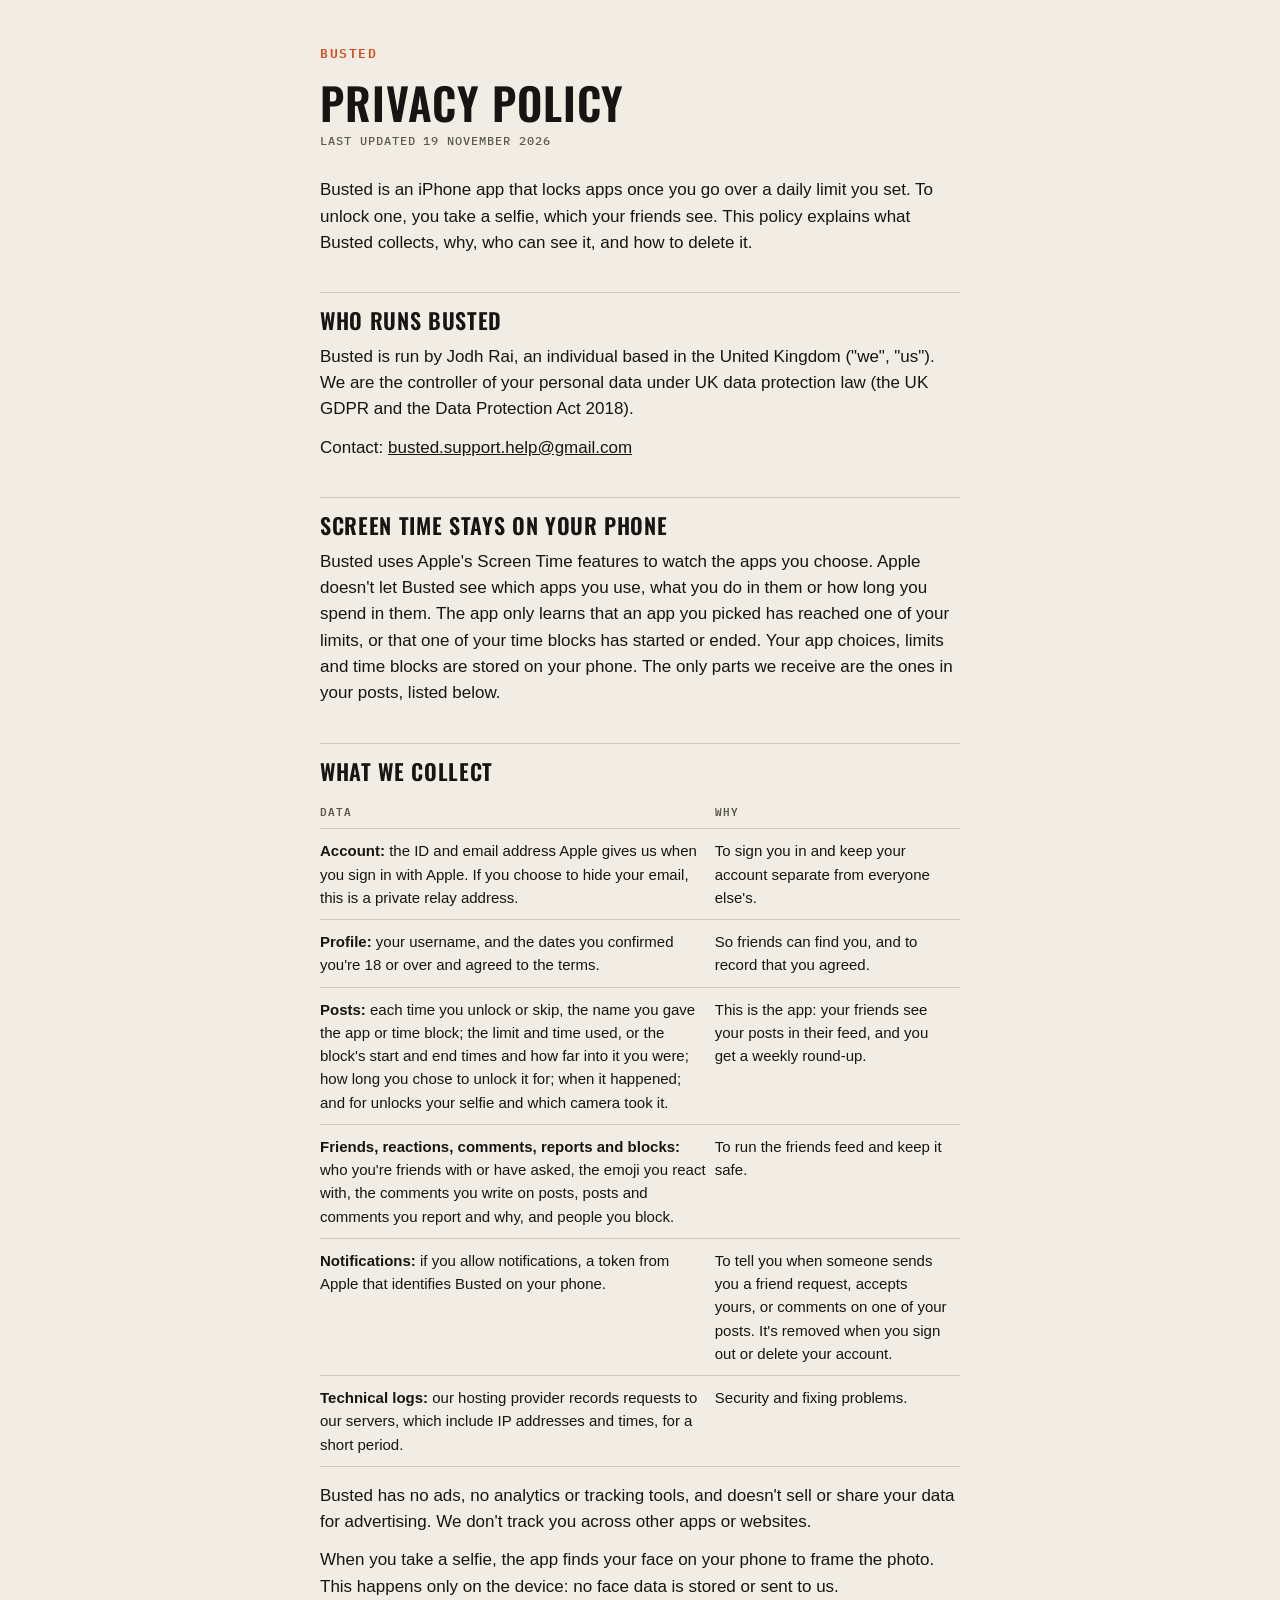
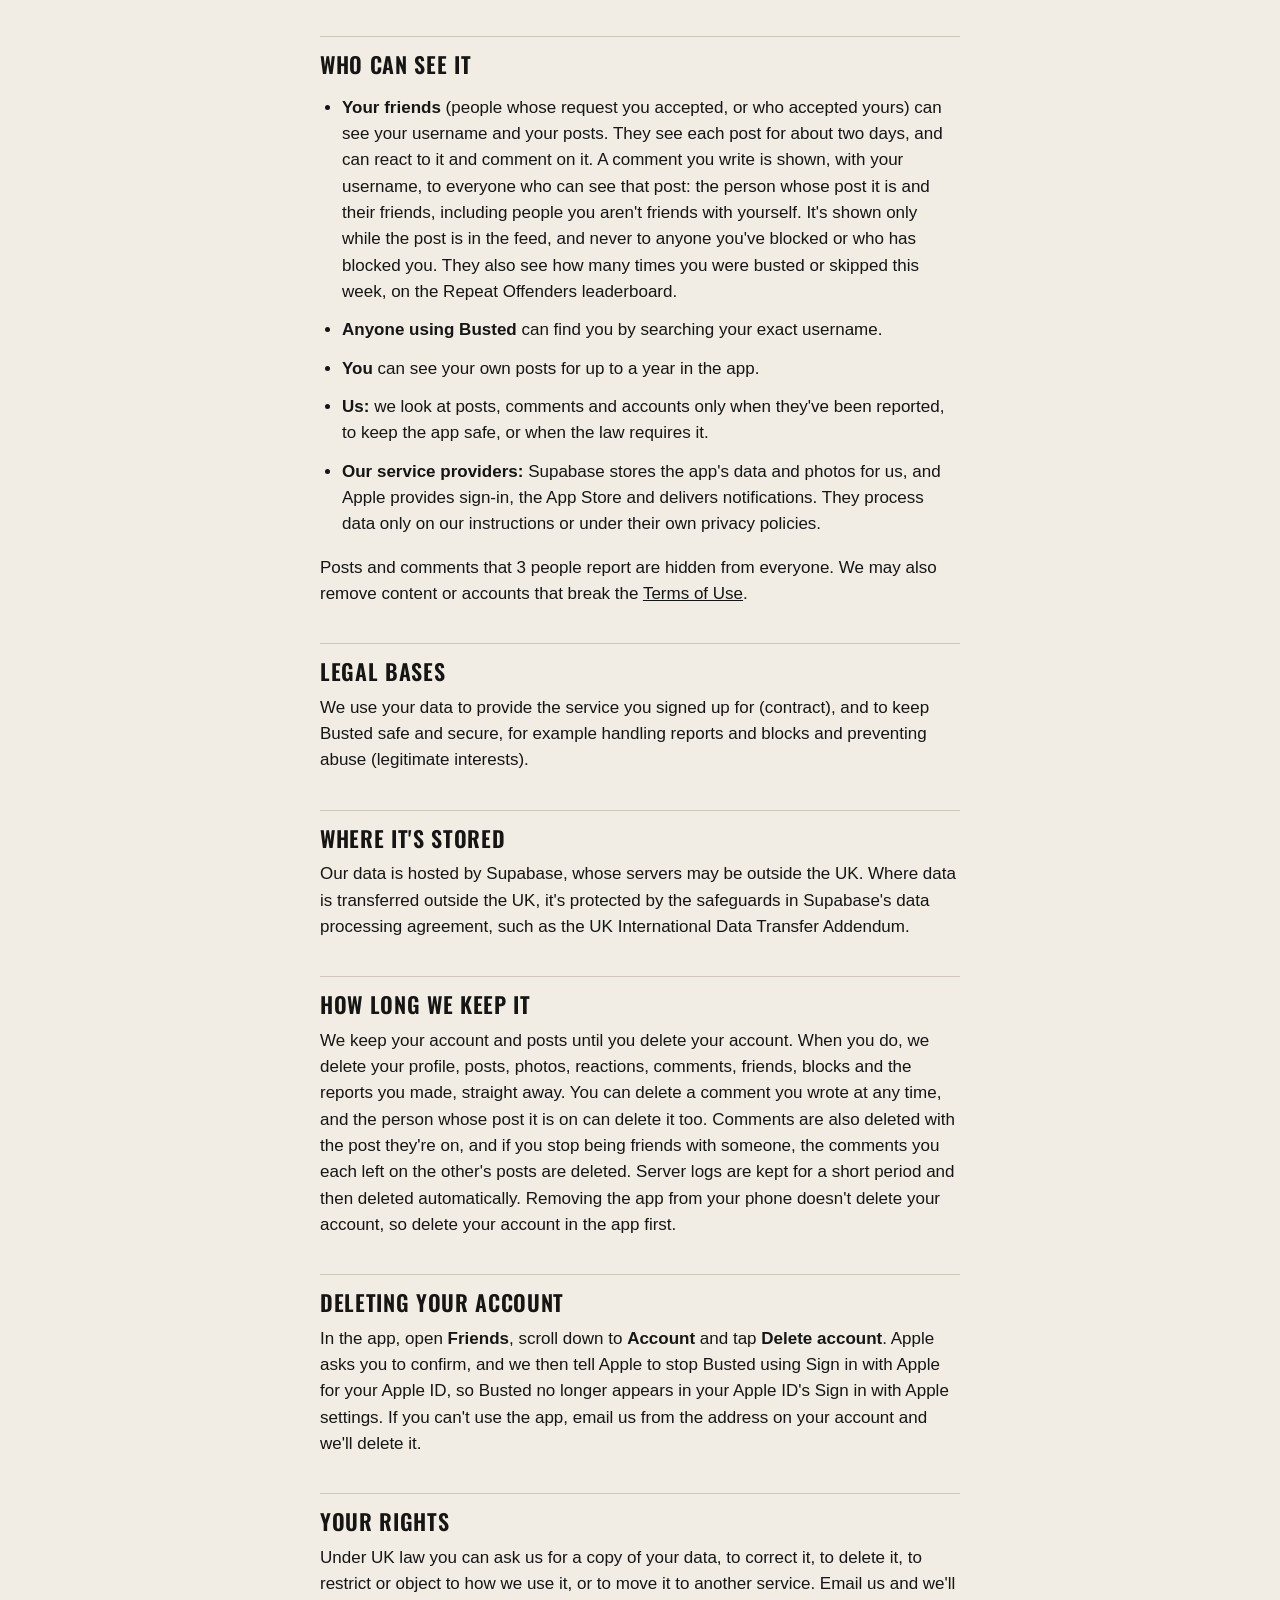
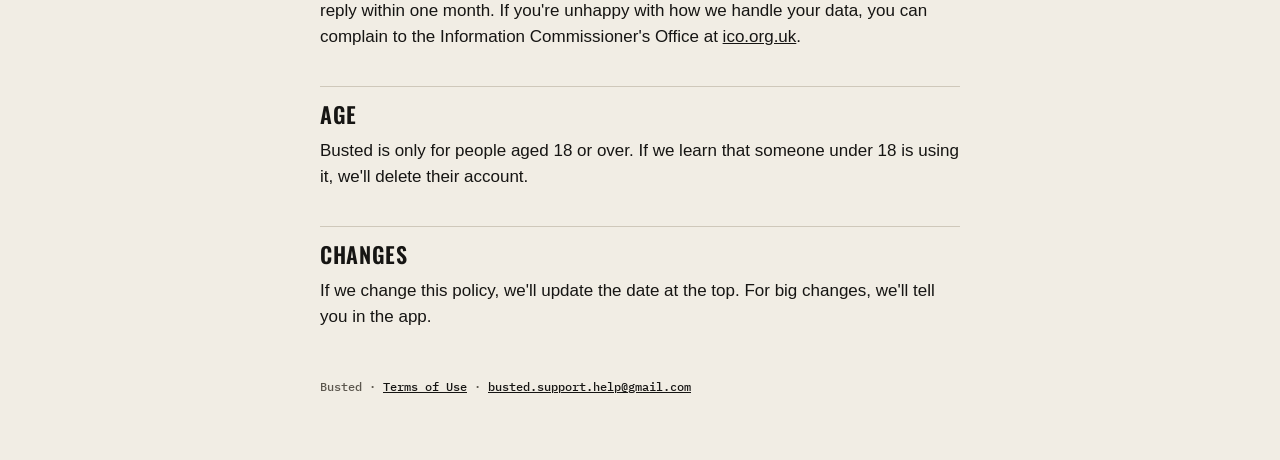
==== commit 954c3464: "Privacy: notifications for comments on your posts Co-Authored-By: Claude Fable 5.2 <noreply@anthropi" ====
--- a/privacy/index.html
+++ b/privacy/index.html
@@ -33,7 +33,7 @@
       <tr><td><strong>Profile:</strong> your username, and the dates you confirmed you're 18 or over and agreed to the terms.</td><td>So friends can find you, and to record that you agreed.</td></tr>
       <tr><td><strong>Posts:</strong> each time you unlock or skip, the name you gave the app or time block; the limit and time used, or the block's start and end times and how far into it you were; how long you chose to unlock it for; when it happened; and for unlocks your selfie and which camera took it.</td><td>This is the app: your friends see your posts in their feed, and you get a weekly round-up.</td></tr>
       <tr><td><strong>Friends, reactions, comments, reports and blocks:</strong> who you're friends with or have asked, the emoji you react with, the comments you write on posts, posts and comments you report and why, and people you block.</td><td>To run the friends feed and keep it safe.</td></tr>
-      <tr><td><strong>Notifications:</strong> if you allow notifications, a token from Apple that identifies Busted on your phone.</td><td>To tell you when someone sends you a friend request or accepts yours. It's removed when you sign out or delete your account.</td></tr>
+      <tr><td><strong>Notifications:</strong> if you allow notifications, a token from Apple that identifies Busted on your phone.</td><td>To tell you when someone sends you a friend request, accepts yours, or comments on one of your posts. It's removed when you sign out or delete your account.</td></tr>
       <tr><td><strong>Technical logs:</strong> our hosting provider records requests to our servers, which include IP addresses and times, for a short period.</td><td>Security and fixing problems.</td></tr>
     </tbody>
   </table>
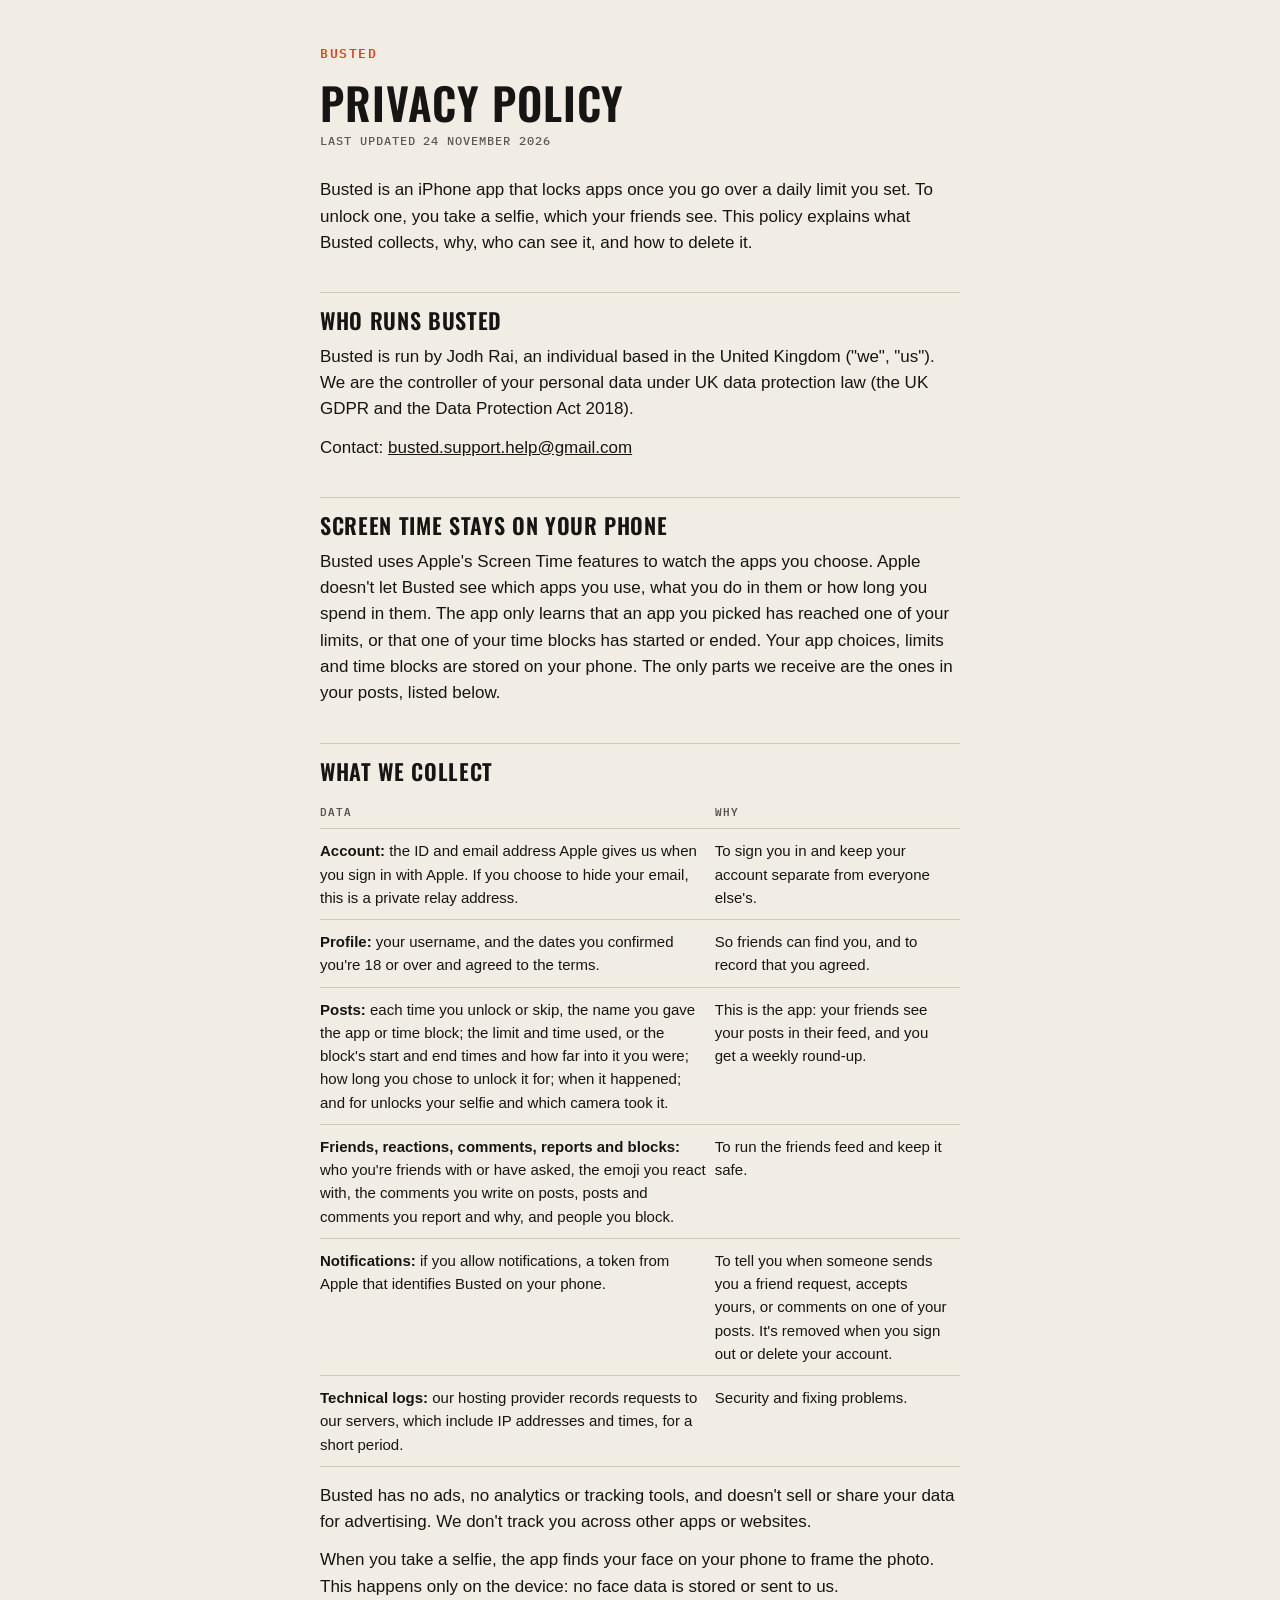
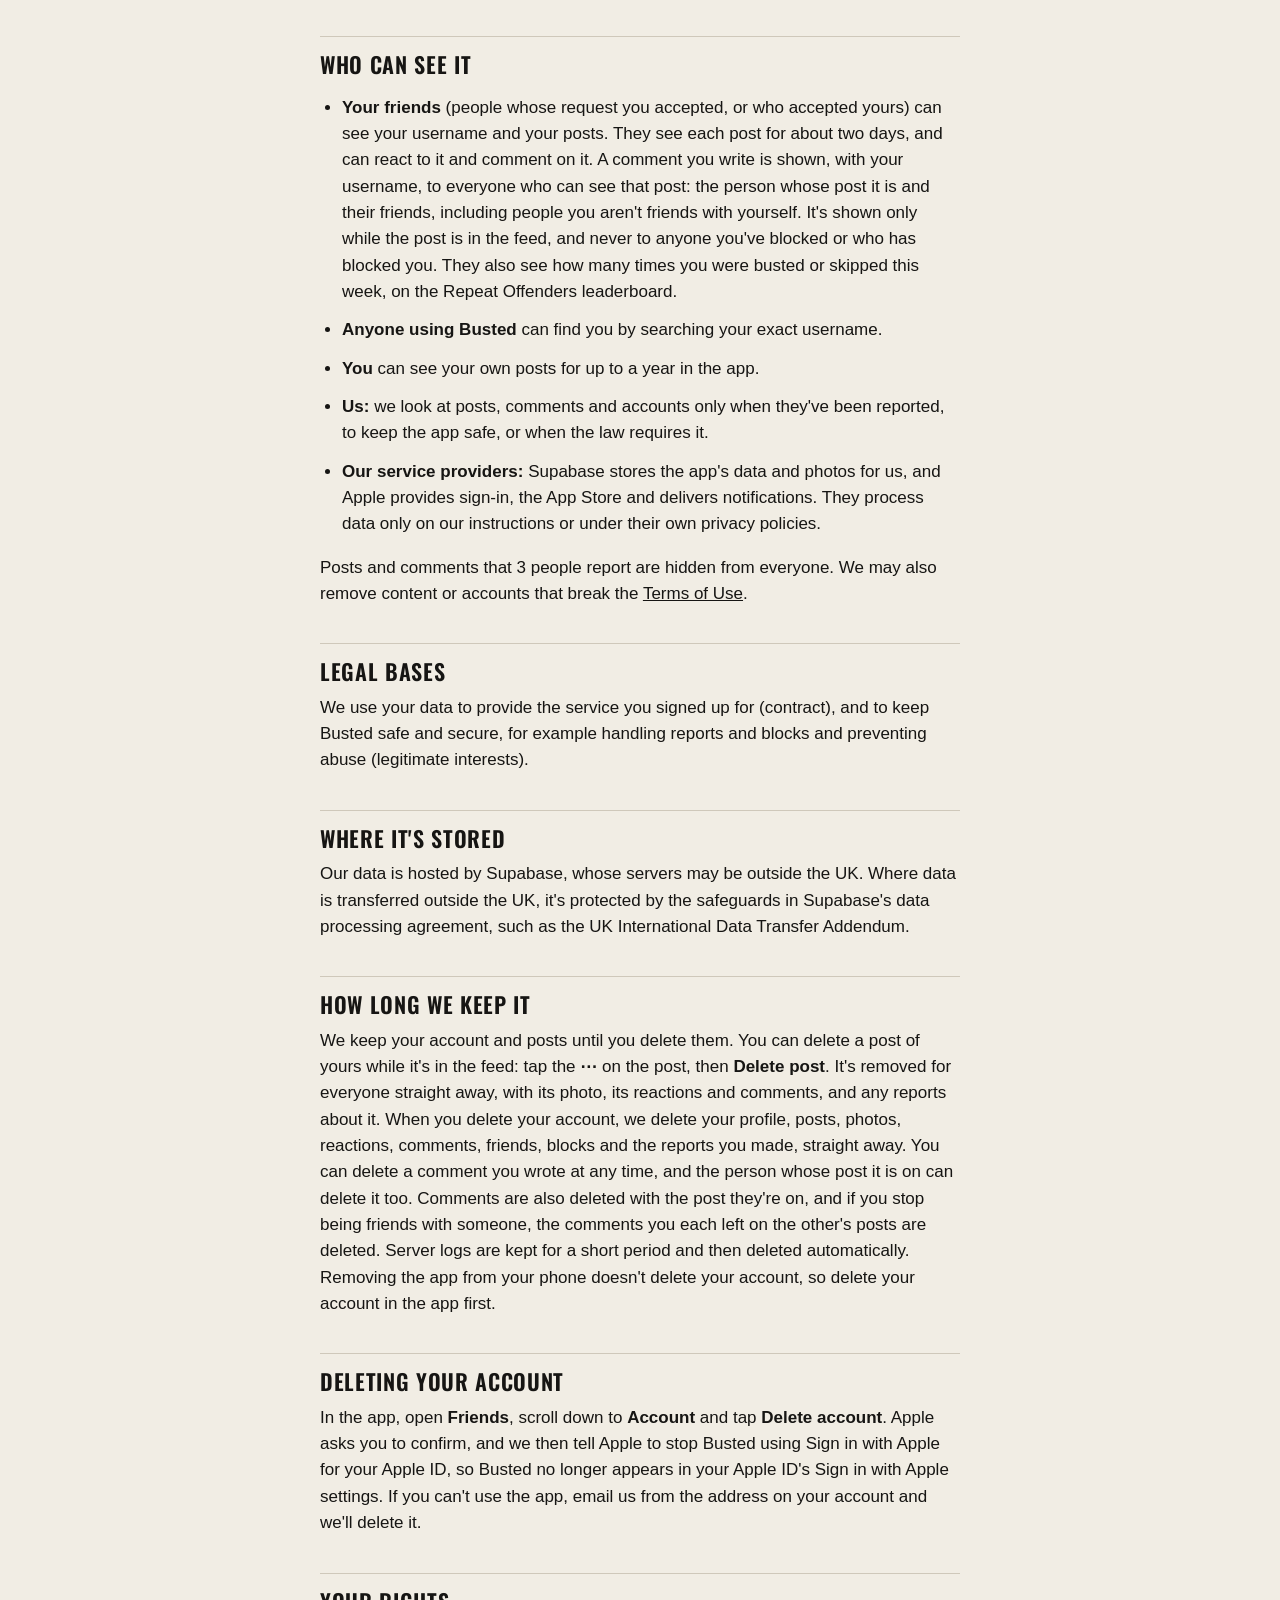
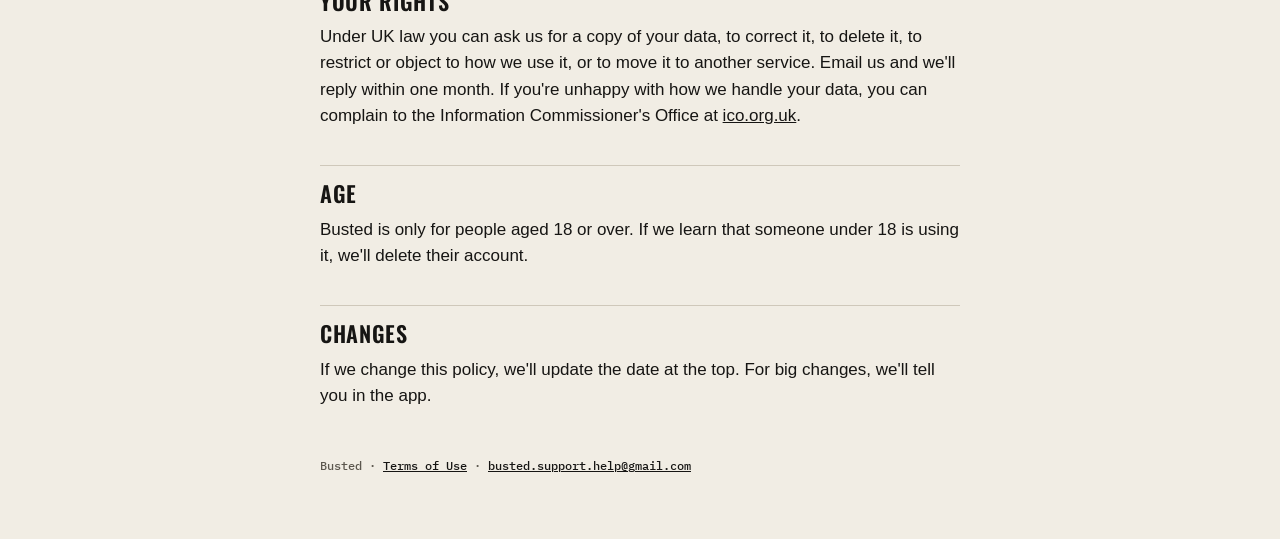
==== commit 63975e18: "Privacy and terms: deleting your own posts Co-Authored-By: Claude Fable 5.2 <noreply@anthropic.com>" ====
--- a/privacy/index.html
+++ b/privacy/index.html
@@ -14,7 +14,7 @@
 <main>
   <a class="brand" href="../">Busted</a>
   <h1>Privacy Policy</h1>
-  <p class="meta">Last updated 19 November 2026</p>
+  <p class="meta">Last updated 24 November 2026</p>
 
   <p>Busted is an iPhone app that locks apps once you go over a daily limit you set. To unlock one, you take a selfie, which your friends see. This policy explains what Busted collects, why, who can see it, and how to delete it.</p>
 
@@ -57,7 +57,7 @@
   <p>Our data is hosted by Supabase, whose servers may be outside the UK. Where data is transferred outside the UK, it's protected by the safeguards in Supabase's data processing agreement, such as the UK International Data Transfer Addendum.</p>
 
   <h2>How long we keep it</h2>
-  <p>We keep your account and posts until you delete your account. When you do, we delete your profile, posts, photos, reactions, comments, friends, blocks and the reports you made, straight away. You can delete a comment you wrote at any time, and the person whose post it is on can delete it too. Comments are also deleted with the post they're on, and if you stop being friends with someone, the comments you each left on the other's posts are deleted. Server logs are kept for a short period and then deleted automatically. Removing the app from your phone doesn't delete your account, so delete your account in the app first.</p>
+  <p>We keep your account and posts until you delete them. You can delete a post of yours while it's in the feed: tap the <strong>⋯</strong> on the post, then <strong>Delete post</strong>. It's removed for everyone straight away, with its photo, its reactions and comments, and any reports about it. When you delete your account, we delete your profile, posts, photos, reactions, comments, friends, blocks and the reports you made, straight away. You can delete a comment you wrote at any time, and the person whose post it is on can delete it too. Comments are also deleted with the post they're on, and if you stop being friends with someone, the comments you each left on the other's posts are deleted. Server logs are kept for a short period and then deleted automatically. Removing the app from your phone doesn't delete your account, so delete your account in the app first.</p>
 
   <h2>Deleting your account</h2>
   <p>In the app, open <strong>Friends</strong>, scroll down to <strong>Account</strong> and tap <strong>Delete account</strong>. Apple asks you to confirm, and we then tell Apple to stop Busted using Sign in with Apple for your Apple ID, so Busted no longer appears in your Apple ID's Sign in with Apple settings. If you can't use the app, email us from the address on your account and we'll delete it.</p>
